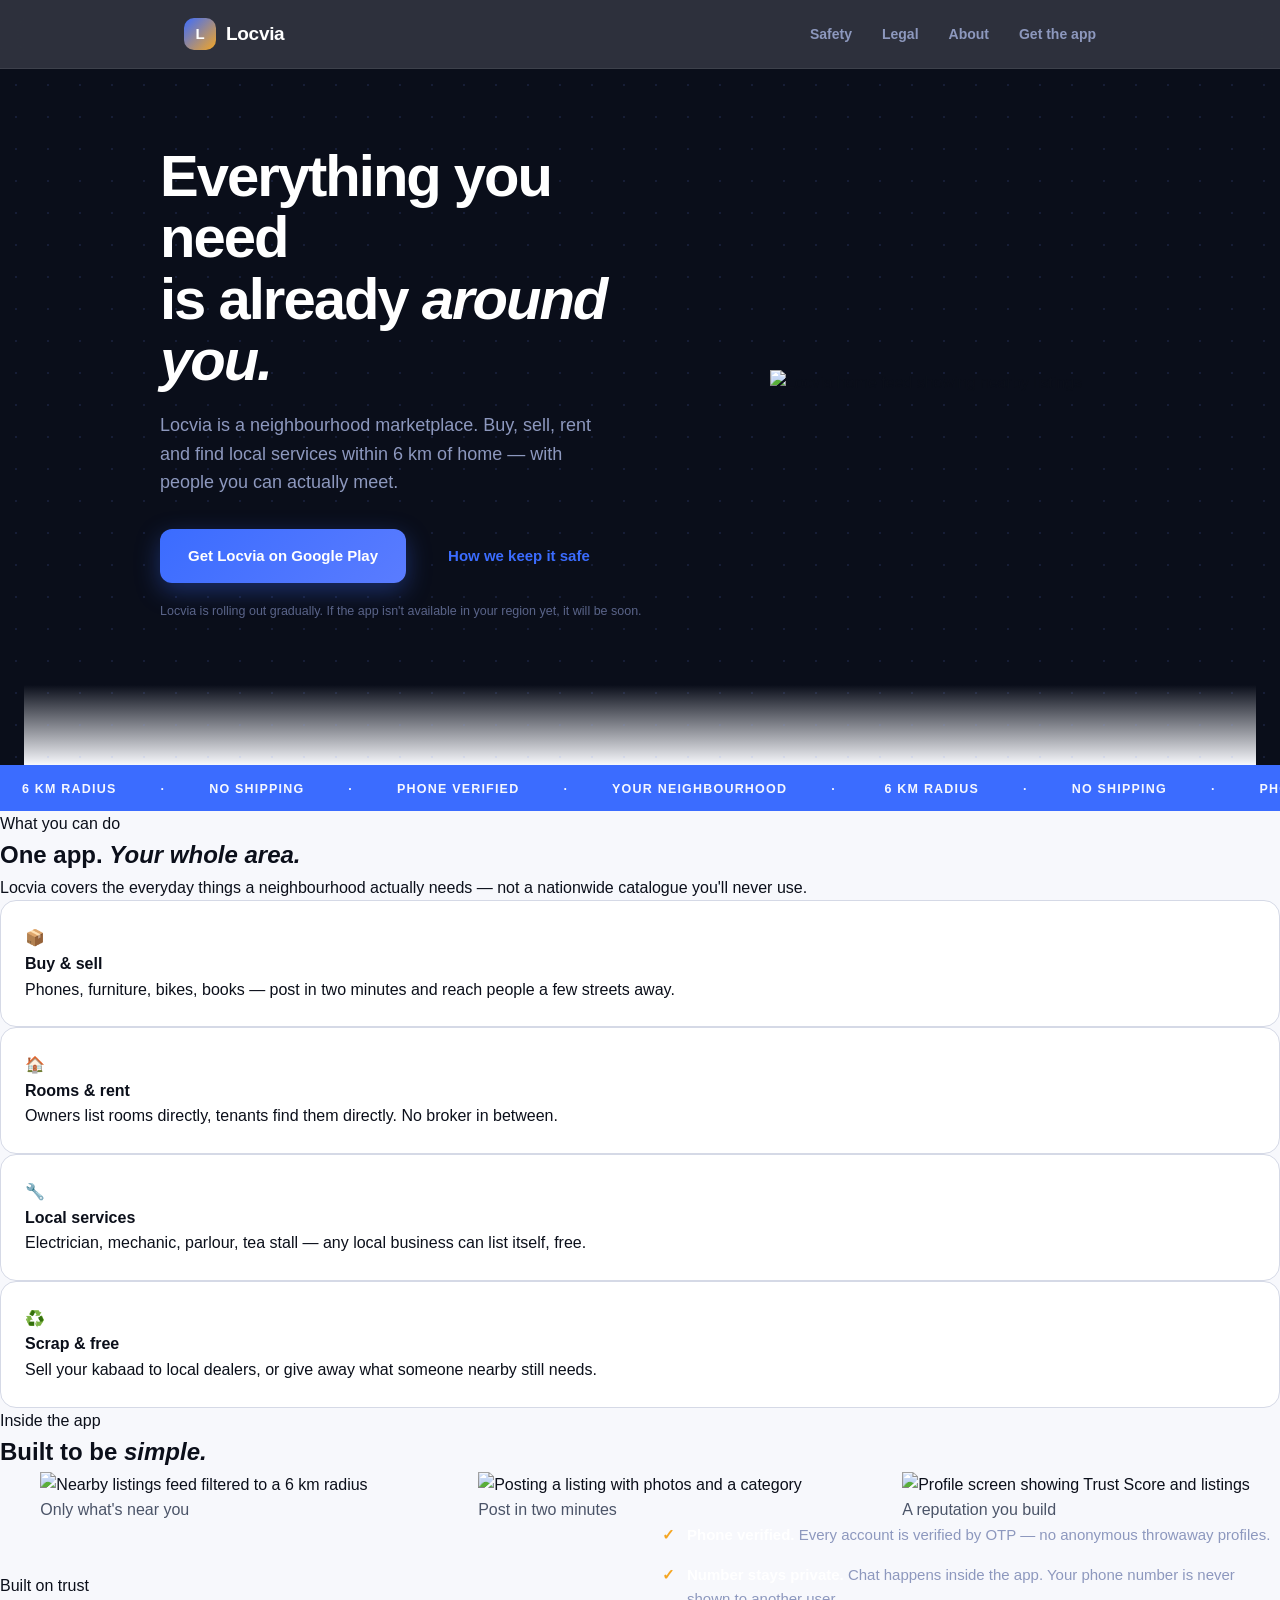
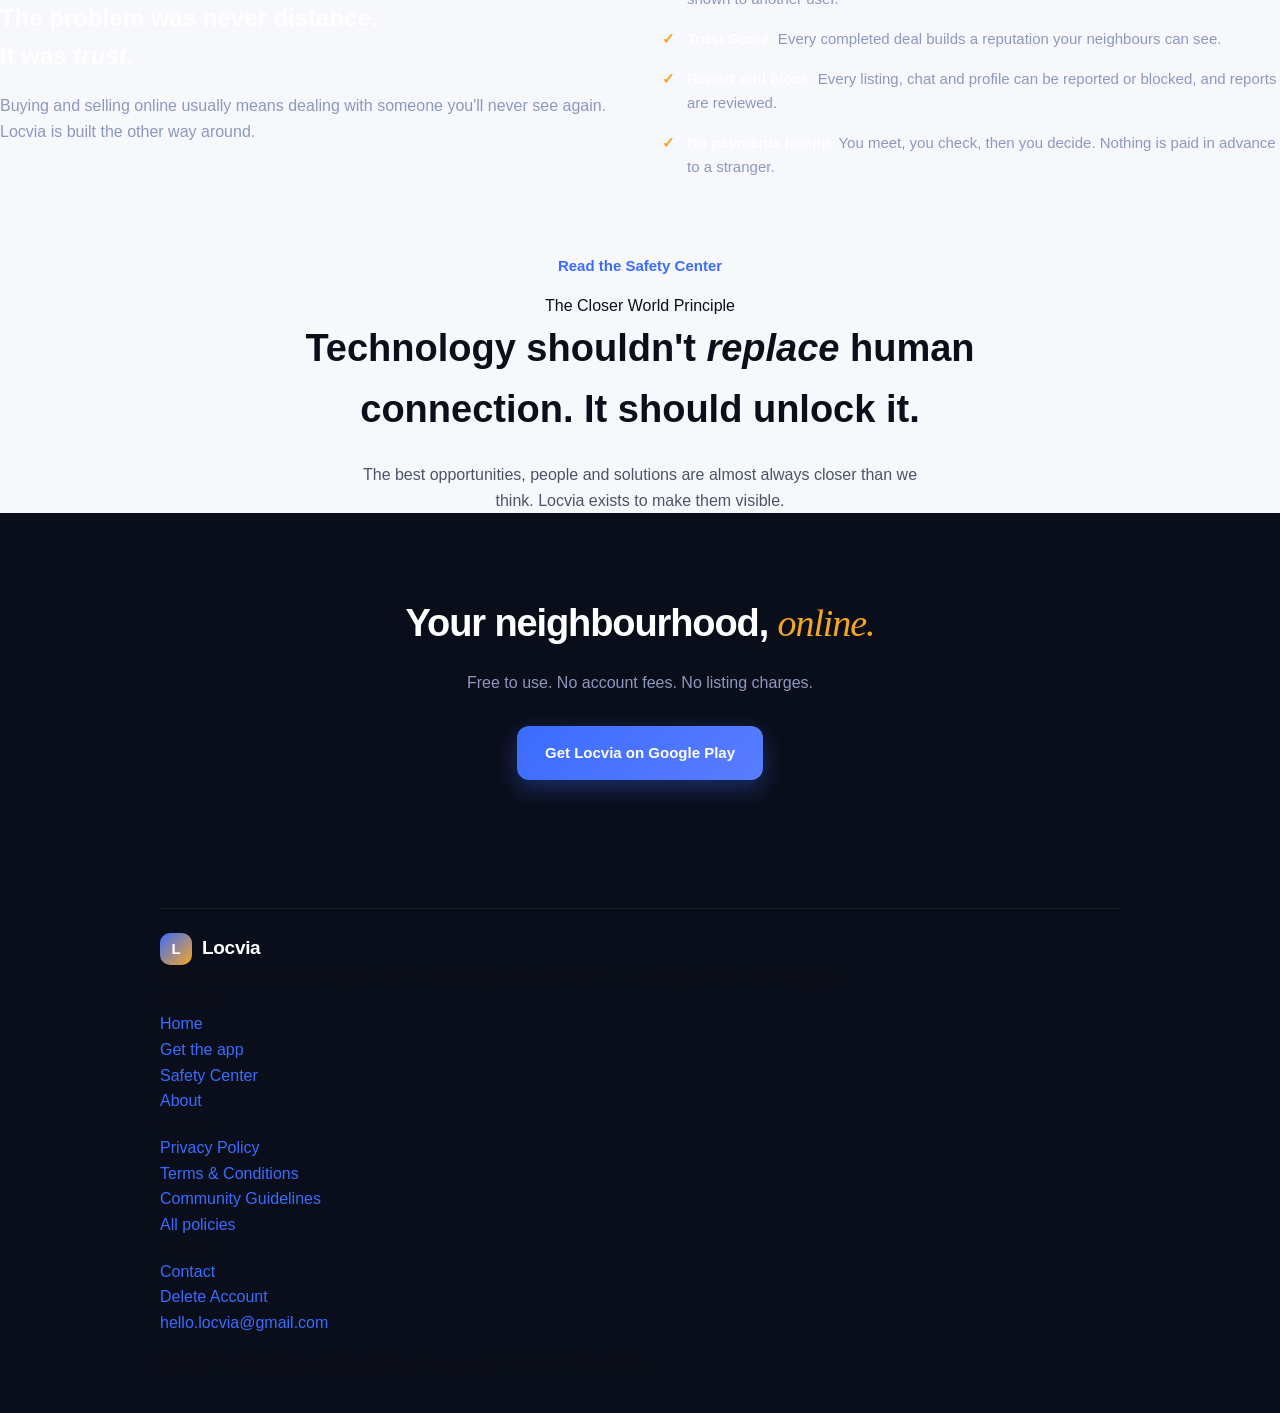
==== index.html @ 3f81b04c "Refactor index.html for SEO and layout improvements Updated meta tags for improved SEO and modified " ====
<!DOCTYPE html>
<html lang="en-IN">
<head>
<meta charset="UTF-8">
<meta name="viewport" content="width=device-width, initial-scale=1.0">
<meta name="description" content="Locvia is a neighbourhood marketplace for India. Buy, sell, rent and find local services within 6 km of home — with people you can actually meet.">
<meta http-equiv="Content-Security-Policy" content="default-src 'self'; style-src 'self' 'unsafe-inline' https://fonts.googleapis.com; font-src https://fonts.gstatic.com; img-src 'self' data:; base-uri 'self'; form-action 'none'">
<meta property="og:title" content="Locvia — Buy. Sell. Near You.">
<meta property="og:description" content="Locvia is a neighbourhood marketplace for India. Buy, sell, rent and find local services within 6 km of home — with people you can actually meet.">
<meta property="og:type" content="website">
<title>Locvia — Buy. Sell. Near You.</title>
<link rel="preconnect" href="https://fonts.googleapis.com">
<link rel="preconnect" href="https://fonts.gstatic.com" crossorigin>
<link href="https://fonts.googleapis.com/css2?family=Plus+Jakarta+Sans:wght@400;500;600;700;800&family=Fraunces:ital,opsz,wght@1,9..144,500&display=swap" rel="stylesheet">
<link rel="stylesheet" href="style.css">
<link rel="icon" href="favicon.png" type="image/png">
<link rel="apple-touch-icon" href="favicon.png">
<style>
  .hero { background: var(--navy-950); overflow: hidden; padding: 76px 24px 0; position: relative; }
  .hero-grid {
    position:absolute; inset:0;
    background-image: radial-gradient(circle, rgba(107,140,255,.12) 1.1px, transparent 1.1px);
    background-size: 32px 32px;
  }
  .hero-inner {
    max-width: var(--max-width); margin: 0 auto; position: relative; z-index: 2;
    display: grid; grid-template-columns: 1.15fr .85fr; gap: 48px; align-items: center;
  }
  .hero h1 {
    font-size: clamp(34px, 5vw, 58px); font-weight: 800; letter-spacing: -2px;
    line-height: 1.06; color: var(--white); margin-bottom: 20px;
  }
  .hero p.lead { color: var(--mist-400); font-size: clamp(15px,1.6vw,18px); max-width: 460px; margin-bottom: 32px; }
  .hero-actions { display: flex; gap: 14px; flex-wrap: wrap; align-items: center; }
  .hero-note { color: #5A6489; font-size: 12.5px; margin-top: 18px; }
  .hero-phone { display: flex; justify-content: center; }
  .hero-fade { height: 80px; background: linear-gradient(var(--navy-950), var(--cloud-50)); margin-top: 64px; }

  .shots { display: grid; grid-template-columns: repeat(3,1fr); gap: 28px; justify-items: center; }
  .trust-split { display: grid; grid-template-columns: 1fr 1fr; gap: 44px; align-items: center; }
  .trust-list { list-style: none; }
  .trust-list li {
    display: flex; gap: 12px; margin-bottom: 16px;
    color: var(--mist-400); font-size: 15px; line-height: 1.6;
  }
  .trust-list .chk { color: var(--marigold-500); flex-shrink: 0; font-weight: 800; }
  .trust-list strong { color: var(--white); font-weight: 600; }

  .philosophy { text-align: center; }
  .philosophy h2 { font-size: clamp(24px,3.2vw,38px); max-width: 720px; margin: 0 auto; }
  .philosophy p { color: var(--ink-600); font-size: 16px; max-width: 560px; margin: 22px auto 0; }

  .cta-band { background: var(--navy-950); text-align: center; padding: 80px 24px; }
  .cta-band h2 { color: var(--white); font-size: clamp(26px,3.4vw,38px); font-weight: 800; letter-spacing: -1.1px; }
  .cta-band p { color: var(--mist-400); font-size: 16px; margin: 16px auto 30px; max-width: 460px; }

  @media (max-width: 860px) {
    .hero-inner { grid-template-columns: 1fr; }
    .hero-phone { order: -1; margin-bottom: 8px; }
    .shots { grid-template-columns: 1fr; gap: 40px; }
    .trust-split { grid-template-columns: 1fr; gap: 30px; }
  }
</style>
</head>
<body>
<nav class="navbar">
  <div class="nav-inner">
    <a href="index.html" class="nav-logo"><span class="nav-logo-mark" aria-hidden="true">L</span> Locvia</a>
    <ul class="nav-links">
      <li><a href="safety.html">Safety</a></li>
      <li class="hide-sm"><a href="legal.html">Legal</a></li>
      <li class="hide-sm"><a href="about.html">About</a></li>
      <li><a href="https://play.google.com/store/apps/details?id=com.locvia.app" class="nav-cta" rel="noopener">Get the app</a></li>
    </ul>
  </div>
</nav>
<section class="hero">
  <div class="hero-grid" aria-hidden="true"></div>
  <div class="hero-inner">
    <div>
      <h1>Everything you need<br>is already <em>around you.</em></h1>
      <p class="lead">Locvia is a neighbourhood marketplace. Buy, sell, rent and find local services within 6&nbsp;km of home — with people you can actually meet.</p>
      <div class="hero-actions">
        <a href="https://play.google.com/store/apps/details?id=com.locvia.app" class="btn btn-primary" rel="noopener">Get Locvia on Google Play</a>
        <a href="safety.html" class="btn btn-ghost">How we keep it safe</a>
      </div>
      <!-- REMOVE ON PUBLIC LAUNCH -->
      <p class="hero-note">Locvia is rolling out gradually. If the app isn't available in your region yet, it will be soon.</p>
    </div>
    <div class="hero-phone">
      <div class="phone"><img src="screenshots/home.jpg" alt="Locvia home feed showing nearby listings" width="540" height="1202" loading="eager"></div>
    </div>
  </div>
  <div class="hero-fade"></div>
</section>

<div class="ticker-strip">
  <div class="ticker-track" aria-hidden="true">
    <span>6 KM RADIUS</span><span>·</span><span>NO SHIPPING</span><span>·</span><span>PHONE VERIFIED</span><span>·</span><span>YOUR NEIGHBOURHOOD</span><span>·</span>
    <span>6 KM RADIUS</span><span>·</span><span>NO SHIPPING</span><span>·</span><span>PHONE VERIFIED</span><span>·</span><span>YOUR NEIGHBOURHOOD</span><span>·</span>
  </div>
</div>

<section class="section">
  <div class="section-head">
    <span class="eyebrow">What you can do</span>
    <h2>One app. <em>Your whole area.</em></h2>
    <p>Locvia covers the everyday things a neighbourhood actually needs — not a nationwide catalogue you'll never use.</p>
  </div>
  <div class="grid-4">
    <div class="card">
      <div class="feature-icon" aria-hidden="true">📦</div>
      <h4>Buy &amp; sell</h4>
      <p>Phones, furniture, bikes, books — post in two minutes and reach people a few streets away.</p>
    </div>
    <div class="card">
      <div class="feature-icon" aria-hidden="true">🏠</div>
      <h4>Rooms &amp; rent</h4>
      <p>Owners list rooms directly, tenants find them directly. No broker in between.</p>
    </div>
    <div class="card">
      <div class="feature-icon" aria-hidden="true">🔧</div>
      <h4>Local services</h4>
      <p>Electrician, mechanic, parlour, tea stall — any local business can list itself, free.</p>
    </div>
    <div class="card">
      <div class="feature-icon" aria-hidden="true">♻️</div>
      <h4>Scrap &amp; free</h4>
      <p>Sell your kabaad to local dealers, or give away what someone nearby still needs.</p>
    </div>
  </div>
</section>

<section class="section" style="padding-top:0;">
  <div class="section-head">
    <span class="eyebrow">Inside the app</span>
    <h2>Built to be <em>simple.</em></h2>
  </div>
  <div class="shots">
    <div>
      <div class="phone"><img src="screenshots/home.jpg" alt="Nearby listings feed filtered to a 6 km radius" width="540" height="1202" loading="lazy"></div>
      <p class="phone-cap" style="color:var(--ink-600);">Only what's near you</p>
    </div>
    <div>
      <div class="phone"><img src="screenshots/sell.jpg" alt="Posting a listing with photos and a category" width="540" height="1202" loading="lazy"></div>
      <p class="phone-cap" style="color:var(--ink-600);">Post in two minutes</p>
    </div>
    <div>
      <div class="phone"><img src="screenshots/profile.jpg" alt="Profile screen showing Trust Score and listings" width="540" height="1202" loading="lazy"></div>
      <p class="phone-cap" style="color:var(--ink-600);">A reputation you build</p>
    </div>
  </div>
</section>

<section class="section-dark">
  <div class="section">
    <div class="trust-split">
      <div>
        <span class="eyebrow eyebrow-light">Built on trust</span>
        <h2 style="color:var(--white);">The problem was never distance.<br>It was <em>trust.</em></h2>
        <p style="color:var(--mist-400); font-size:16px; margin-top:18px;">Buying and selling online usually means dealing with someone you'll never see again. Locvia is built the other way around.</p>
      </div>
      <ul class="trust-list">
        <li><span class="chk" aria-hidden="true">✓</span><span><strong>Phone verified.</strong> Every account is verified by OTP — no anonymous throwaway profiles.</span></li>
        <li><span class="chk" aria-hidden="true">✓</span><span><strong>Number stays private.</strong> Chat happens inside the app. Your phone number is never shown to another user.</span></li>
        <li><span class="chk" aria-hidden="true">✓</span><span><strong>Trust Score.</strong> Every completed deal builds a reputation your neighbours can see.</span></li>
        <li><span class="chk" aria-hidden="true">✓</span><span><strong>Report and block.</strong> Every listing, chat and profile can be reported or blocked, and reports are reviewed.</span></li>
        <li><span class="chk" aria-hidden="true">✓</span><span><strong>No payments in-app.</strong> You meet, you check, then you decide. Nothing is paid in advance to a stranger.</span></li>
      </ul>
    </div>
    <div style="text-align:center; margin-top:44px;">
      <a href="safety.html" class="btn btn-ghost">Read the Safety Center</a>
    </div>
  </div>
</section>

<section class="section philosophy">
  <span class="eyebrow">The Closer World Principle</span>
  <h2>Technology shouldn't <em>replace</em> human connection. It should unlock it.</h2>
  <p>The best opportunities, people and solutions are almost always closer than we think. Locvia exists to make them visible.</p>
</section>

<section class="cta-band">
  <h2>Your neighbourhood, <em style="font-family:var(--font-accent);font-style:italic;font-weight:500;color:var(--marigold-500);">online.</em></h2>
  <p>Free to use. No account fees. No listing charges.</p>
  <a href="https://play.google.com/store/apps/details?id=com.locvia.app" class="btn btn-primary" rel="noopener">Get Locvia on Google Play</a>
</section>
<footer class="site-footer">
  <div class="footer-inner">
    <div class="footer-cols">
      <div class="footer-brand">
        <a href="index.html" class="nav-logo"><span class="nav-logo-mark" aria-hidden="true">L</span> Locvia</a>
        <p>A neighbourhood marketplace built on proximity and trust. Made in India by Locvia Technologies.</p>
      </div>
      <div class="footer-col">
        <h5>Product</h5>
        <ul>
          <li><a href="index.html">Home</a></li>
          <li><a href="https://play.google.com/store/apps/details?id=com.locvia.app" rel="noopener">Get the app</a></li>
          <li><a href="safety.html">Safety Center</a></li>
          <li><a href="about.html">About</a></li>
        </ul>
      </div>
      <div class="footer-col">
        <h5>Policies</h5>
        <ul>
          <li><a href="privacy.html">Privacy Policy</a></li>
          <li><a href="terms.html">Terms &amp; Conditions</a></li>
          <li><a href="guidelines.html">Community Guidelines</a></li>
          <li><a href="legal.html">All policies</a></li>
        </ul>
      </div>
      <div class="footer-col">
        <h5>Support</h5>
        <ul>
          <li><a href="contact.html">Contact</a></li>
          <li><a href="delete-account.html">Delete Account</a></li>
          <li><a href="mailto:hello.locvia@gmail.com">hello.locvia@gmail.com</a></li>
        </ul>
      </div>
    </div>
    <div class="footer-bottom">
      <span>&copy; 2026 Locvia Technologies. All rights reserved.</span>
      <span>Buy. Sell. Near You.</span>
    </div>
  </div>
</footer>
</body>
</html>
---- style.css ----
/* ============================================
   LOCVIA — Design System v2
   Signature: Proximity Radar / Neighbourhood Grid
   ============================================ */

@import url('https://fonts.googleapis.com/css2?family=Plus+Jakarta+Sans:wght@400;500;600;700;800&family=Fraunces:ital,opsz,wght@1,9..144,500&display=swap');

:root {
  --navy-950: #0A0E1A;
  --navy-900: #10162A;
  --navy-800: #171F38;
  --indigo-500: #3B6CFF;
  --indigo-400: #6B8CFF;
  --marigold-500: #F5A623;
  --marigold-100: #FFF3DC;
  --cloud-50: #F7F8FC;
  --cloud-100: #EEF1F8;
  --ink-900: #0B0F1A;
  --ink-600: #4B5468;
  --ink-300: #D5D9E6;
  --mist-100: #E7ECFC;
  --mist-400: #8D98BE;
  --white: #FFFFFF;
  --radius: 16px;
  --max-width: 960px;
  --font-display: 'Plus Jakarta Sans', -apple-system, sans-serif;
  --font-accent: 'Fraunces', Georgia, serif;
}

* { margin: 0; padding: 0; box-sizing: border-box; }
html { scroll-behavior: smooth; }

body {
  font-family: var(--font-display);
  background: var(--cloud-50);
  color: var(--ink-900);
  line-height: 1.6;
  -webkit-font-smoothing: antialiased;
}

a { color: var(--indigo-500); text-decoration: none; }
a:hover { text-decoration: underline; }
img { max-width: 100%; }

/* ── Navbar (always dark — brand anchor) ── */
.navbar {
  position: sticky;
  top: 0;
  z-index: 100;
  background: rgba(10, 14, 26, 0.85);
  backdrop-filter: blur(14px);
  -webkit-backdrop-filter: blur(14px);
  border-bottom: 1px solid rgba(255,255,255,0.08);
}

.nav-inner {
  max-width: var(--max-width);
  margin: 0 auto;
  padding: 18px 24px;
  display: flex;
  align-items: center;
  justify-content: space-between;
}

.nav-logo {
  display: flex;
  align-items: center;
  gap: 10px;
  font-weight: 800;
  font-size: 19px;
  color: var(--white);
  letter-spacing: -0.3px;
}
.nav-logo:hover { text-decoration: none; }

.nav-logo-mark {
  width: 32px;
  height: 32px;
  border-radius: 10px;
  background: linear-gradient(135deg, var(--indigo-500), var(--marigold-500));
  display: flex;
  align-items: center;
  justify-content: center;
  color: white;
  font-weight: 800;
  font-size: 15px;
}

.nav-links { display: flex; gap: 30px; list-style: none; }
.nav-links a {
  color: var(--mist-400);
  font-size: 14px;
  font-weight: 600;
}
.nav-links a:hover { color: var(--white); text-decoration: none; }

/* ── Footer (matches nav) ── */
.site-footer {
  background: var(--navy-950);
  padding: 48px 24px 36px;
}
.footer-inner {
  max-width: var(--max-width);
  margin: 0 auto;
  display: flex;
  flex-wrap: wrap;
  align-items: center;
  justify-content: space-between;
  gap: 16px;
  padding-top: 24px;
  border-top: 1px solid rgba(255,255,255,0.08);
}
.footer-links { display: flex; gap: 24px; list-style: none; flex-wrap: wrap; }
.footer-links a { color: var(--mist-400); font-size: 13px; font-weight: 500; }
.footer-links a:hover { color: var(--white); }
.footer-copy { color: #5A6489; font-size: 13px; }

/* ── Ticker strip ── */
.ticker-strip {
  background: var(--indigo-500);
  overflow: hidden;
  white-space: nowrap;
  padding: 10px 0;
}
.ticker-track {
  display: inline-block;
  animation: ticker 22s linear infinite;
  color: var(--white);
  font-weight: 700;
  font-size: 12.5px;
  letter-spacing: 1.2px;
  text-transform: uppercase;
}
.ticker-track span { margin: 0 22px; opacity: 0.95; }
@keyframes ticker {
  0% { transform: translateX(0); }
  100% { transform: translateX(-50%); }
}
@media (prefers-reduced-motion: reduce) {
  .ticker-track { animation: none; }
}

/* ── Legal page content (light, structured, numbered) ── */
.legal-wrap {
  max-width: var(--max-width);
  margin: 0 auto;
  padding: 64px 24px 48px;
}
.legal-eyebrow {
  display: inline-block;
  font-size: 12px;
  font-weight: 700;
  letter-spacing: 1.2px;
  text-transform: uppercase;
  color: var(--indigo-500);
  margin-bottom: 14px;
}
.legal-wrap h1 {
  font-size: 38px;
  font-weight: 800;
  letter-spacing: -1px;
  margin-bottom: 10px;
}
.legal-wrap h1 em {
  font-family: var(--font-accent);
  font-style: italic;
  font-weight: 500;
  color: var(--indigo-500);
}
.legal-updated { color: var(--mist-400); font-size: 13px; margin-bottom: 44px; }

.legal-section {
  display: flex;
  gap: 20px;
  margin-top: 40px;
  padding-top: 4px;
}
.legal-num {
  flex-shrink: 0;
  width: 40px;
  height: 40px;
  border-radius: 12px;
  background: var(--cloud-100);
  color: var(--indigo-500);
  display: flex;
  align-items: center;
  justify-content: center;
  font-weight: 800;
  font-size: 14px;
  border: 1px solid var(--ink-300);
}
.legal-body { flex: 1; }
.legal-body h2 { font-size: 18px; font-weight: 700; margin-bottom: 10px; }
.legal-body p, .legal-body li { color: var(--ink-600); font-size: 15px; margin-bottom: 10px; }
.legal-body ul { padding-left: 20px; margin-bottom: 12px; }
.legal-body strong { color: var(--ink-900); }

.callout {
  background: var(--marigold-100);
  border: 1px solid #F0D9A8;
  border-left: 3px solid var(--marigold-500);
  border-radius: 10px;
  padding: 16px 18px;
  margin: 16px 0;
}
.callout p { color: #8A5A0A; margin: 0; font-size: 14px; font-weight: 500; }

/* ── Buttons ── */
.btn {
  display: inline-flex;
  align-items: center;
  justify-content: center;
  gap: 8px;
  padding: 15px 28px;
  border-radius: 12px;
  font-weight: 700;
  font-size: 15px;
  border: none;
  cursor: pointer;
  font-family: var(--font-display);
  transition: transform 0.15s ease, box-shadow 0.15s ease;
}
.btn:hover { text-decoration: none; }
.btn-primary {
  background: linear-gradient(135deg, var(--indigo-500), #5A7CFF);
  color: white;
  box-shadow: 0 8px 24px rgba(59, 108, 255, 0.35);
}
.btn-primary:hover { transform: translateY(-2px); box-shadow: 0 12px 28px rgba(59, 108, 255, 0.45); }
.btn-primary:disabled { opacity: 0.6; cursor: not-allowed; transform: none; }

/* ── Cards ── */
.card {
  background: var(--white);
  border: 1px solid var(--ink-300);
  border-radius: var(--radius);
  padding: 24px;
}

@media (max-width: 640px) {
  .nav-links { gap: 16px; }
  .nav-links a { font-size: 13px; }
  .legal-wrap h1 { font-size: 28px; }
  .legal-section { gap: 14px; }
  .footer-inner { flex-direction: column; align-items: flex-start; }
}
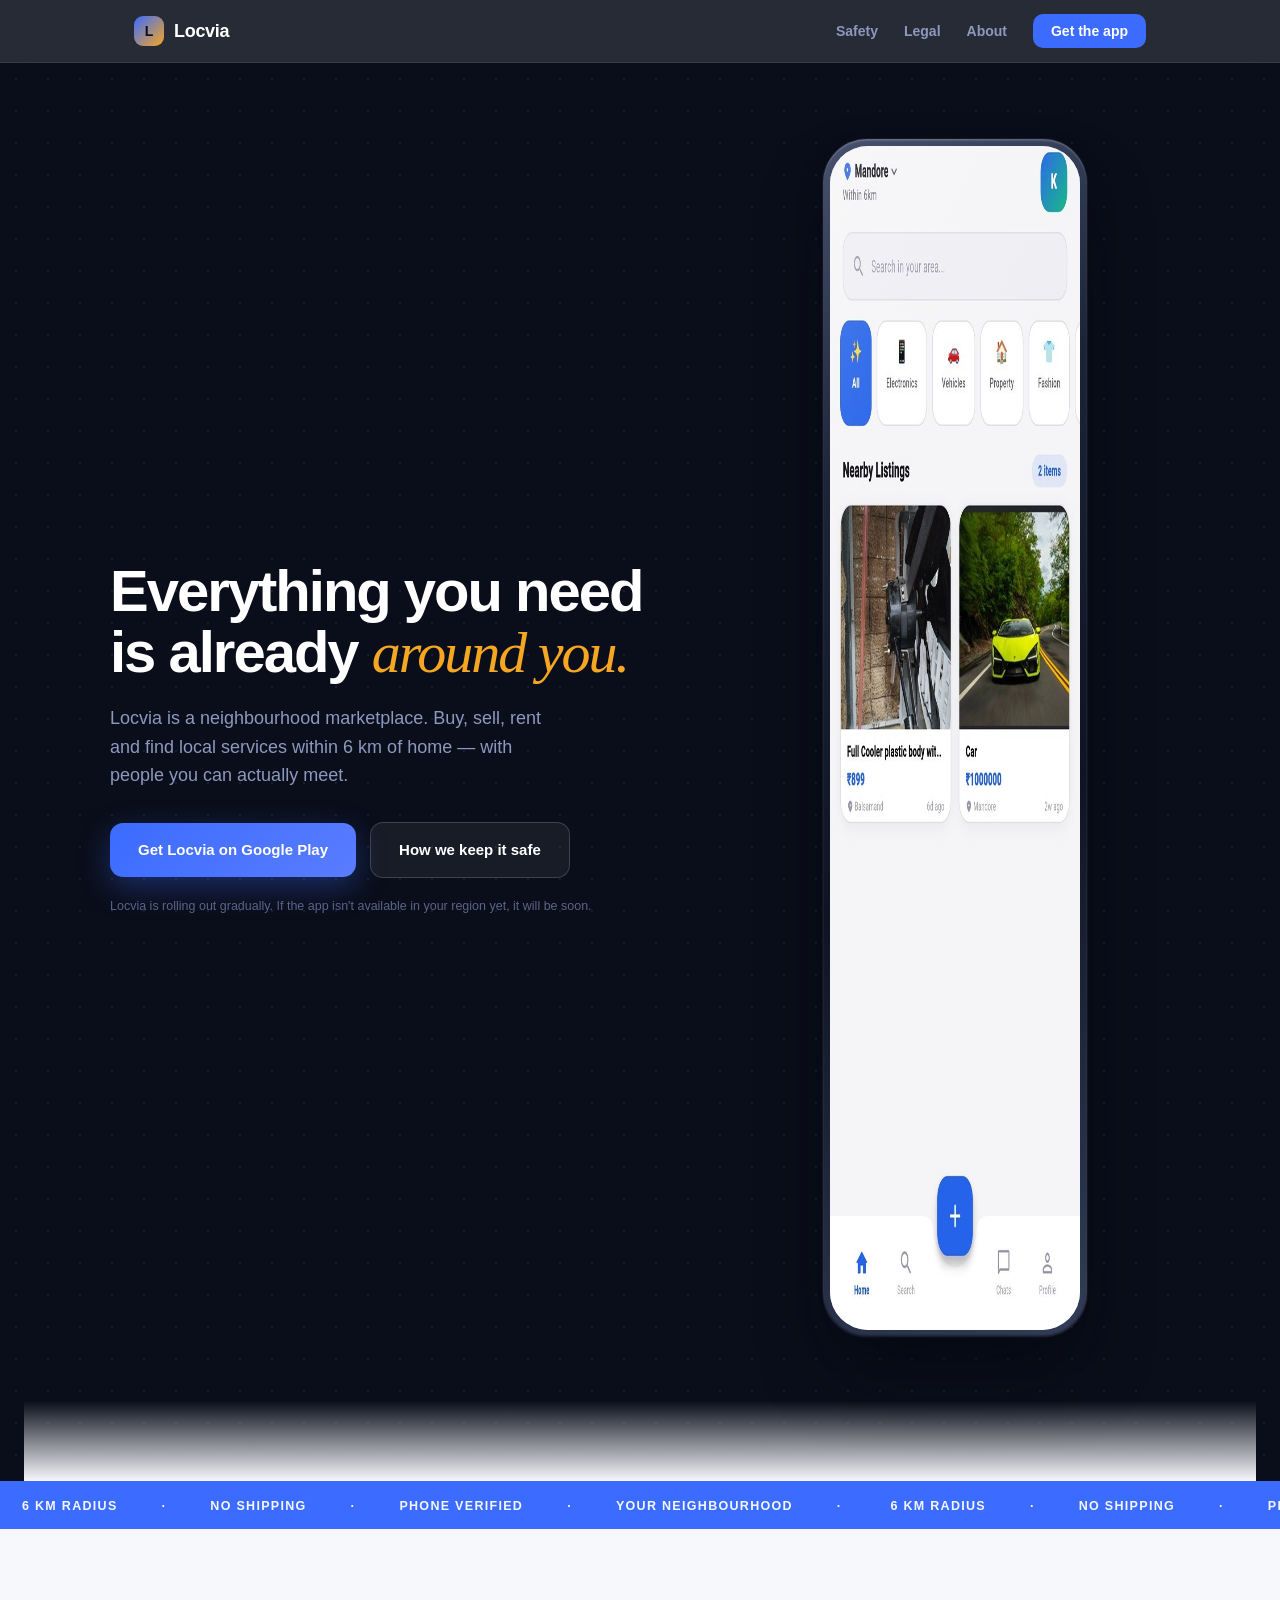
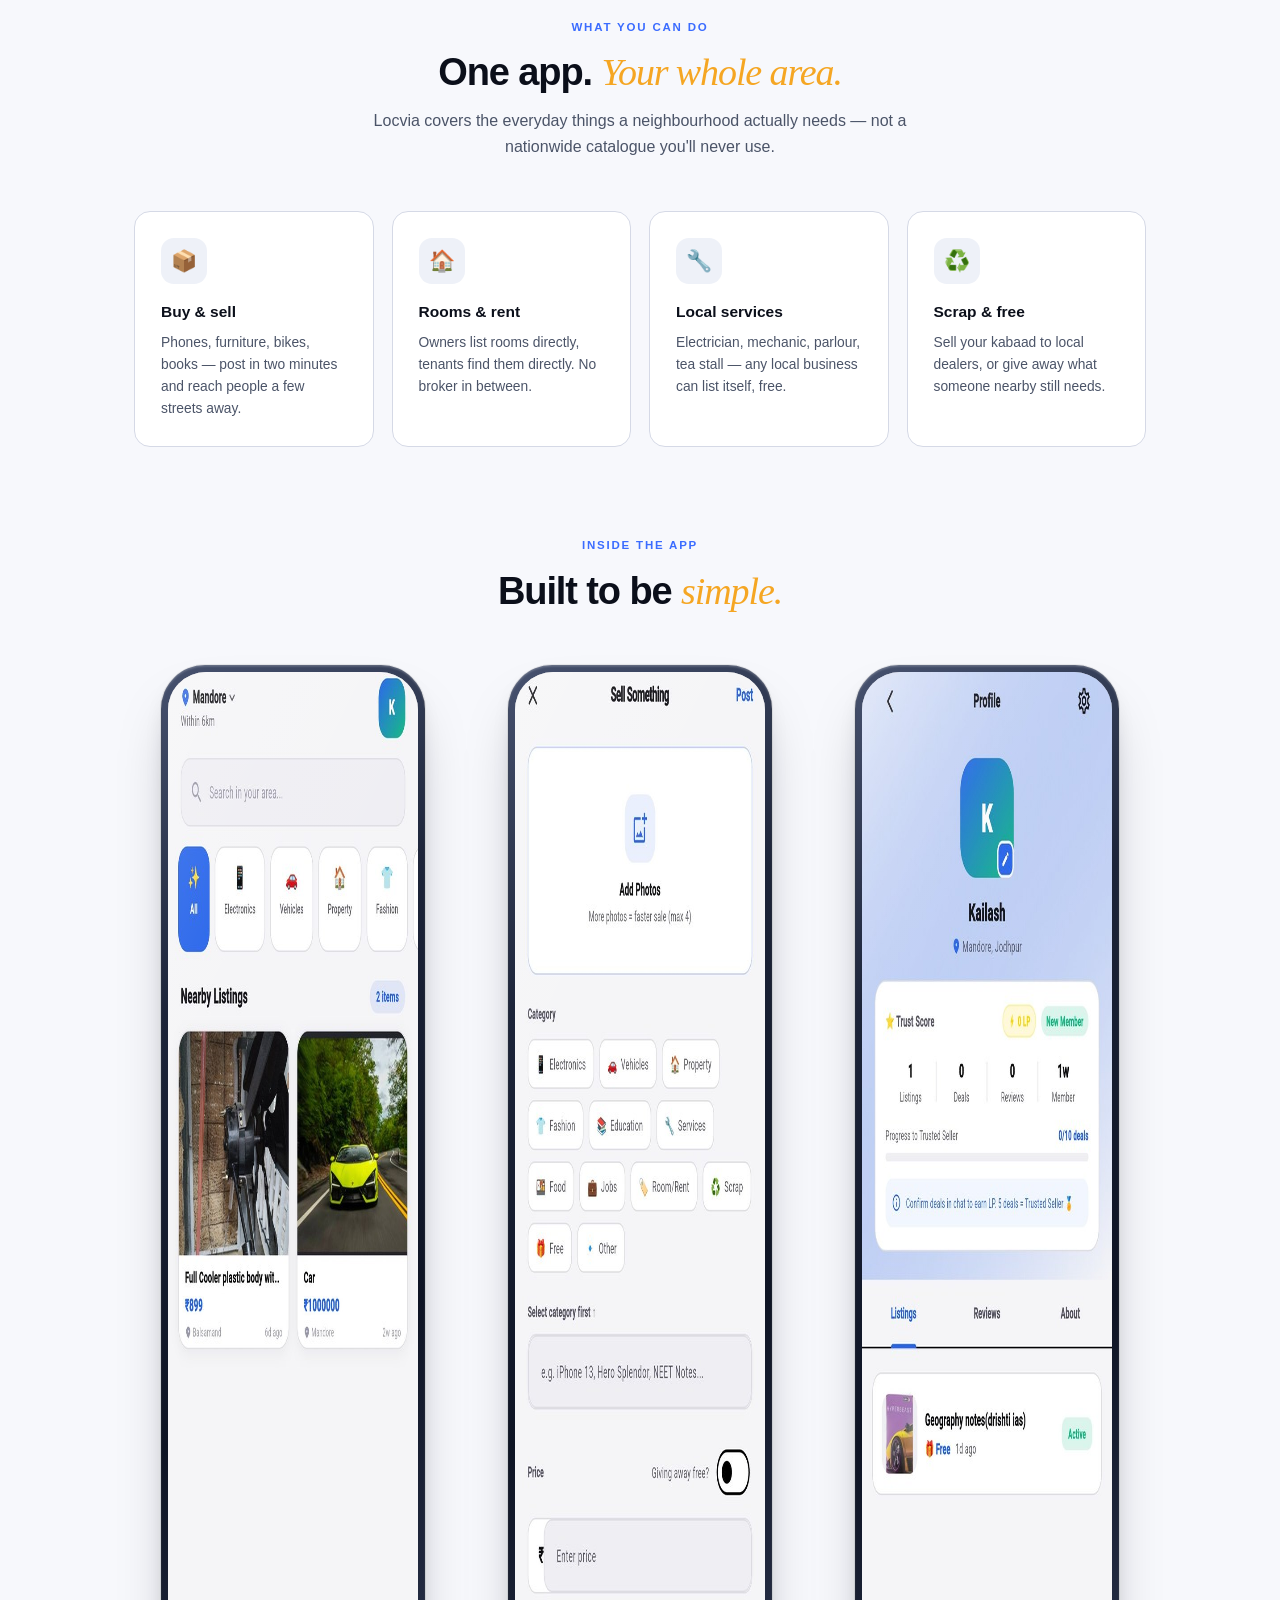
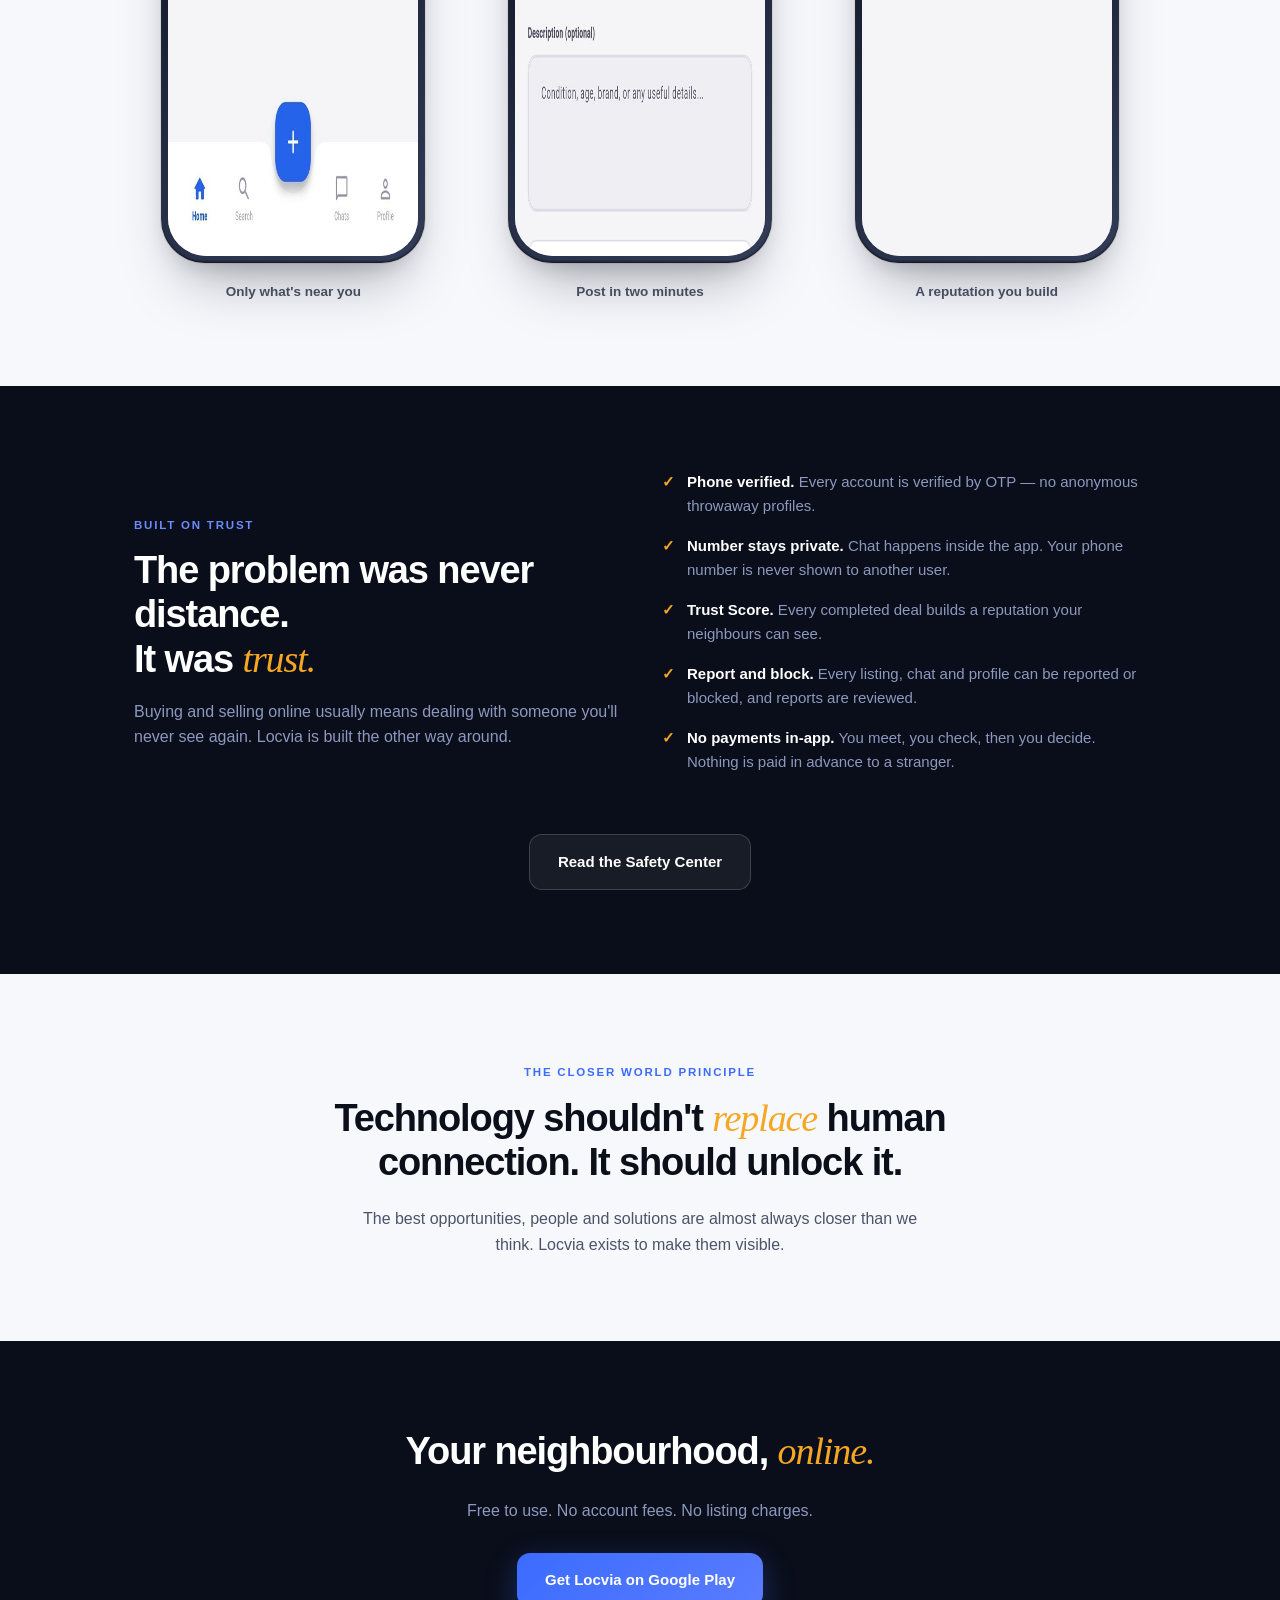
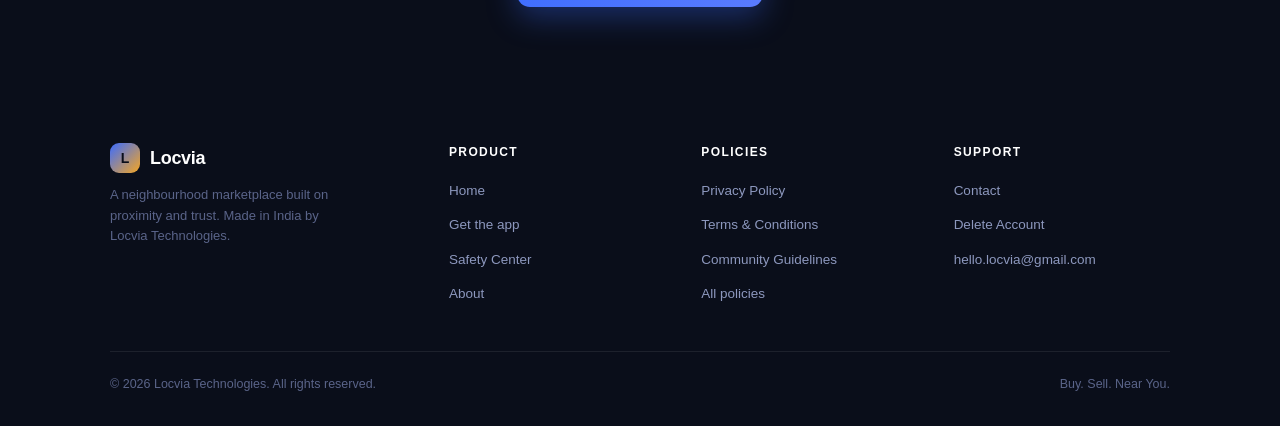
==== commit 63fab78f: "Update phone image structure and dimensions in index.html" ====
--- a/index.html
+++ b/index.html
@@ -88,7 +88,7 @@
       <p class="hero-note">Locvia is rolling out gradually. If the app isn't available in your region yet, it will be soon.</p>
     </div>
     <div class="hero-phone">
-      <div class="phone"><img src="screenshots/home.jpg" alt="Locvia home feed showing nearby listings" width="540" height="1202" loading="eager"></div>
+      <div class="phone"><div class="phone-screen"><img src="screenshots/home.jpg" alt="Locvia home feed showing nearby listings" width="560" height="1184" loading="eager"></div></div>
     </div>
   </div>
   <div class="hero-fade"></div>
@@ -138,15 +138,15 @@
   </div>
   <div class="shots">
     <div>
-      <div class="phone"><img src="screenshots/home.jpg" alt="Nearby listings feed filtered to a 6 km radius" width="540" height="1202" loading="lazy"></div>
+      <div class="phone phone-light"><div class="phone-screen"><img src="screenshots/home.jpg" alt="Nearby listings feed filtered to a 6 km radius" width="560" height="1184" loading="lazy"></div></div>
       <p class="phone-cap" style="color:var(--ink-600);">Only what's near you</p>
     </div>
     <div>
-      <div class="phone"><img src="screenshots/sell.jpg" alt="Posting a listing with photos and a category" width="540" height="1202" loading="lazy"></div>
+      <div class="phone phone-light"><div class="phone-screen"><img src="screenshots/sell.jpg" alt="Posting a listing with photos and a category" width="560" height="1184" loading="lazy"></div></div>
       <p class="phone-cap" style="color:var(--ink-600);">Post in two minutes</p>
     </div>
     <div>
-      <div class="phone"><img src="screenshots/profile.jpg" alt="Profile screen showing Trust Score and listings" width="540" height="1202" loading="lazy"></div>
+      <div class="phone phone-light"><div class="phone-screen"><img src="screenshots/profile.jpg" alt="Profile screen showing Trust Score and listings" width="560" height="1184" loading="lazy"></div></div>
       <p class="phone-cap" style="color:var(--ink-600);">A reputation you build</p>
     </div>
   </div>
--- a/style.css
+++ b/style.css
@@ -1,9 +1,6 @@
 /* ============================================
-   LOCVIA — Design System v2
-   Signature: Proximity Radar / Neighbourhood Grid
+   LOCVIA — Design System v3 (Production)
    ============================================ */
-
-@import url('https://fonts.googleapis.com/css2?family=Plus+Jakarta+Sans:wght@400;500;600;700;800&family=Fraunces:ital,opsz,wght@1,9..144,500&display=swap');
 
 :root {
   --navy-950: #0A0E1A;
@@ -18,12 +15,12 @@
   --ink-900: #0B0F1A;
   --ink-600: #4B5468;
   --ink-300: #D5D9E6;
-  --mist-100: #E7ECFC;
   --mist-400: #8D98BE;
   --white: #FFFFFF;
   --radius: 16px;
-  --max-width: 960px;
-  --font-display: 'Plus Jakarta Sans', -apple-system, sans-serif;
+  --max-width: 1060px;
+  --narrow: 780px;
+  --font-display: 'Plus Jakarta Sans', -apple-system, BlinkMacSystemFont, sans-serif;
   --font-accent: 'Fraunces', Georgia, serif;
 }
 
@@ -40,207 +37,243 @@
 
 a { color: var(--indigo-500); text-decoration: none; }
 a:hover { text-decoration: underline; }
-img { max-width: 100%; }
-
-/* ── Navbar (always dark — brand anchor) ── */
+img { max-width: 100%; display: block; }
+
+:focus-visible {
+  outline: 2px solid var(--indigo-400);
+  outline-offset: 3px;
+  border-radius: 4px;
+}
+
+/* ── Navbar ── */
 .navbar {
-  position: sticky;
-  top: 0;
-  z-index: 100;
-  background: rgba(10, 14, 26, 0.85);
+  position: sticky; top: 0; z-index: 100;
+  background: rgba(10, 14, 26, .88);
   backdrop-filter: blur(14px);
   -webkit-backdrop-filter: blur(14px);
-  border-bottom: 1px solid rgba(255,255,255,0.08);
-}
-
+  border-bottom: 1px solid rgba(255,255,255,.08);
+}
 .nav-inner {
-  max-width: var(--max-width);
-  margin: 0 auto;
-  padding: 18px 24px;
-  display: flex;
-  align-items: center;
-  justify-content: space-between;
-}
-
+  max-width: var(--max-width); margin: 0 auto; padding: 16px 24px;
+  display: flex; align-items: center; justify-content: space-between; gap: 20px;
+}
 .nav-logo {
-  display: flex;
-  align-items: center;
-  gap: 10px;
-  font-weight: 800;
-  font-size: 19px;
-  color: var(--white);
-  letter-spacing: -0.3px;
+  display: flex; align-items: center; gap: 10px;
+  font-weight: 800; font-size: 18px; color: var(--white); letter-spacing: -.3px;
 }
 .nav-logo:hover { text-decoration: none; }
-
 .nav-logo-mark {
-  width: 32px;
-  height: 32px;
-  border-radius: 10px;
+  width: 30px; height: 30px; border-radius: 9px;
   background: linear-gradient(135deg, var(--indigo-500), var(--marigold-500));
-  display: flex;
-  align-items: center;
-  justify-content: center;
-  color: white;
-  font-weight: 800;
-  font-size: 15px;
-}
-
-.nav-links { display: flex; gap: 30px; list-style: none; }
-.nav-links a {
-  color: var(--mist-400);
-  font-size: 14px;
-  font-weight: 600;
-}
+  display: flex; align-items: center; justify-content: center;
+  color: var(--navy-950); font-weight: 800; font-size: 14px;
+}
+.nav-links { display: flex; align-items: center; gap: 26px; list-style: none; }
+.nav-links a { color: var(--mist-400); font-size: 14px; font-weight: 600; }
 .nav-links a:hover { color: var(--white); text-decoration: none; }
-
-/* ── Footer (matches nav) ── */
-.site-footer {
-  background: var(--navy-950);
-  padding: 48px 24px 36px;
-}
-.footer-inner {
-  max-width: var(--max-width);
-  margin: 0 auto;
-  display: flex;
-  flex-wrap: wrap;
-  align-items: center;
-  justify-content: space-between;
-  gap: 16px;
-  padding-top: 24px;
-  border-top: 1px solid rgba(255,255,255,0.08);
-}
-.footer-links { display: flex; gap: 24px; list-style: none; flex-wrap: wrap; }
-.footer-links a { color: var(--mist-400); font-size: 13px; font-weight: 500; }
-.footer-links a:hover { color: var(--white); }
-.footer-copy { color: #5A6489; font-size: 13px; }
-
-/* ── Ticker strip ── */
-.ticker-strip {
-  background: var(--indigo-500);
-  overflow: hidden;
-  white-space: nowrap;
-  padding: 10px 0;
-}
-.ticker-track {
-  display: inline-block;
-  animation: ticker 22s linear infinite;
-  color: var(--white);
-  font-weight: 700;
-  font-size: 12.5px;
-  letter-spacing: 1.2px;
-  text-transform: uppercase;
-}
-.ticker-track span { margin: 0 22px; opacity: 0.95; }
-@keyframes ticker {
-  0% { transform: translateX(0); }
-  100% { transform: translateX(-50%); }
-}
-@media (prefers-reduced-motion: reduce) {
-  .ticker-track { animation: none; }
-}
-
-/* ── Legal page content (light, structured, numbered) ── */
-.legal-wrap {
-  max-width: var(--max-width);
-  margin: 0 auto;
-  padding: 64px 24px 48px;
-}
-.legal-eyebrow {
-  display: inline-block;
-  font-size: 12px;
-  font-weight: 700;
-  letter-spacing: 1.2px;
-  text-transform: uppercase;
-  color: var(--indigo-500);
-  margin-bottom: 14px;
-}
-.legal-wrap h1 {
-  font-size: 38px;
-  font-weight: 800;
-  letter-spacing: -1px;
-  margin-bottom: 10px;
-}
-.legal-wrap h1 em {
-  font-family: var(--font-accent);
-  font-style: italic;
-  font-weight: 500;
-  color: var(--indigo-500);
-}
-.legal-updated { color: var(--mist-400); font-size: 13px; margin-bottom: 44px; }
-
-.legal-section {
-  display: flex;
-  gap: 20px;
-  margin-top: 40px;
-  padding-top: 4px;
-}
-.legal-num {
-  flex-shrink: 0;
-  width: 40px;
-  height: 40px;
-  border-radius: 12px;
-  background: var(--cloud-100);
-  color: var(--indigo-500);
-  display: flex;
-  align-items: center;
-  justify-content: center;
-  font-weight: 800;
-  font-size: 14px;
-  border: 1px solid var(--ink-300);
-}
-.legal-body { flex: 1; }
-.legal-body h2 { font-size: 18px; font-weight: 700; margin-bottom: 10px; }
-.legal-body p, .legal-body li { color: var(--ink-600); font-size: 15px; margin-bottom: 10px; }
-.legal-body ul { padding-left: 20px; margin-bottom: 12px; }
-.legal-body strong { color: var(--ink-900); }
-
-.callout {
-  background: var(--marigold-100);
-  border: 1px solid #F0D9A8;
-  border-left: 3px solid var(--marigold-500);
-  border-radius: 10px;
-  padding: 16px 18px;
-  margin: 16px 0;
-}
-.callout p { color: #8A5A0A; margin: 0; font-size: 14px; font-weight: 500; }
+.nav-cta {
+  background: var(--indigo-500); color: var(--white) !important;
+  padding: 9px 18px; border-radius: 10px; font-size: 13.5px;
+}
+.nav-cta:hover { background: #2F5CE8; }
+
+/* ── Footer ── */
+.site-footer { background: var(--navy-950); padding: 56px 24px 32px; }
+.footer-inner { max-width: var(--max-width); margin: 0 auto; }
+.footer-cols {
+  display: grid; grid-template-columns: 1.4fr 1fr 1fr 1fr;
+  gap: 36px; padding-bottom: 36px;
+}
+.footer-brand .nav-logo { margin-bottom: 12px; }
+.footer-brand p { color: #5A6489; font-size: 13px; max-width: 240px; line-height: 1.55; }
+.footer-col h5 {
+  color: var(--white); font-size: 12px; font-weight: 700;
+  letter-spacing: 1.4px; text-transform: uppercase; margin-bottom: 14px;
+}
+.footer-col ul { list-style: none; }
+.footer-col li { margin-bottom: 9px; }
+.footer-col a { color: var(--mist-400); font-size: 13.5px; }
+.footer-col a:hover { color: var(--white); }
+.footer-bottom {
+  border-top: 1px solid rgba(255,255,255,.08); padding-top: 22px;
+  display: flex; justify-content: space-between; flex-wrap: wrap; gap: 10px;
+  color: #5A6489; font-size: 12.5px;
+}
 
 /* ── Buttons ── */
 .btn {
-  display: inline-flex;
-  align-items: center;
-  justify-content: center;
-  gap: 8px;
-  padding: 15px 28px;
-  border-radius: 12px;
-  font-weight: 700;
-  font-size: 15px;
-  border: none;
-  cursor: pointer;
-  font-family: var(--font-display);
-  transition: transform 0.15s ease, box-shadow 0.15s ease;
+  display: inline-flex; align-items: center; justify-content: center; gap: 9px;
+  padding: 15px 28px; border-radius: 13px; font-weight: 700; font-size: 15px;
+  border: none; cursor: pointer; font-family: var(--font-display);
+  transition: transform .15s ease, box-shadow .15s ease, background .15s ease;
 }
 .btn:hover { text-decoration: none; }
 .btn-primary {
   background: linear-gradient(135deg, var(--indigo-500), #5A7CFF);
-  color: white;
-  box-shadow: 0 8px 24px rgba(59, 108, 255, 0.35);
-}
-.btn-primary:hover { transform: translateY(-2px); box-shadow: 0 12px 28px rgba(59, 108, 255, 0.45); }
-.btn-primary:disabled { opacity: 0.6; cursor: not-allowed; transform: none; }
+  color: var(--white); box-shadow: 0 10px 30px rgba(59,108,255,.34);
+}
+.btn-primary:hover { transform: translateY(-2px); box-shadow: 0 14px 34px rgba(59,108,255,.44); }
+.btn-ghost {
+  background: rgba(255,255,255,.06); color: var(--white);
+  border: 1px solid rgba(255,255,255,.16);
+}
+.btn-ghost:hover { background: rgba(255,255,255,.11); }
+.btn-light {
+  background: var(--white); color: var(--ink-900); border: 1px solid var(--ink-300);
+}
+.btn-light:hover { border-color: var(--indigo-500); color: var(--indigo-500); }
+
+/* ── Phone mockup ── */
+.phone {
+  position: relative; width: 100%; max-width: 264px;
+  padding: 7px; border-radius: 44px;
+  background: linear-gradient(150deg, #47526F 0%, #1C2439 26%, #0E1424 58%, #333D59 100%);
+  box-shadow:
+    inset 0 1.5px 2px rgba(255,255,255,.22),
+    inset 0 -1.5px 2px rgba(0,0,0,.55),
+    0 44px 80px -24px rgba(6,9,18,.72),
+    0 16px 34px -14px rgba(6,9,18,.55),
+    0 0 0 1px rgba(255,255,255,.06);
+}
+.phone-screen {
+  position: relative; border-radius: 38px; overflow: hidden;
+  background: var(--cloud-50);
+  box-shadow: inset 0 0 0 1px rgba(0,0,0,.28);
+}
+.phone-screen img { width: 100%; }
+.phone-screen::after {
+  content: ""; position: absolute; inset: 0; pointer-events: none;
+  background: linear-gradient(116deg,
+    rgba(255,255,255,.20) 0%,
+    rgba(255,255,255,.06) 20%,
+    rgba(255,255,255,0) 44%);
+}
+.phone-light {
+  box-shadow:
+    inset 0 1.5px 2px rgba(255,255,255,.22),
+    inset 0 -1.5px 2px rgba(0,0,0,.55),
+    0 34px 60px -22px rgba(11,15,26,.34),
+    0 12px 26px -12px rgba(11,15,26,.22),
+    0 0 0 1px rgba(11,15,26,.07);
+}
+.phone-cap { text-align: center; margin-top: 18px; font-size: 13.5px; font-weight: 600; }
+
+/* ── Ticker ── */
+.ticker-strip { background: var(--indigo-500); overflow: hidden; white-space: nowrap; padding: 11px 0; }
+.ticker-track {
+  display: inline-block; animation: ticker 26s linear infinite;
+  color: var(--white); font-weight: 700; font-size: 12.5px; letter-spacing: 1.3px;
+}
+.ticker-track span { margin: 0 22px; opacity: .95; }
+@keyframes ticker { 0% { transform: translateX(0);} 100% { transform: translateX(-50%);} }
+@media (prefers-reduced-motion: reduce) { .ticker-track { animation: none; } }
+
+/* ── Section helpers ── */
+.section { max-width: var(--max-width); margin: 0 auto; padding: 84px 24px; }
+.section-dark { background: var(--navy-950); }
+.eyebrow {
+  display: inline-block; font-size: 11.5px; font-weight: 700;
+  letter-spacing: 1.8px; text-transform: uppercase;
+  color: var(--indigo-500); margin-bottom: 14px;
+}
+.eyebrow-light { color: var(--indigo-400); }
+.section h2 { font-size: clamp(26px, 3.4vw, 38px); font-weight: 800; letter-spacing: -1.1px; line-height: 1.16; }
+.section h2 em, h1 em { font-family: var(--font-accent); font-style: italic; font-weight: 500; color: var(--marigold-500); }
+.section-head { text-align: center; margin-bottom: 52px; }
+.section-head p { color: var(--ink-600); font-size: 16px; margin-top: 14px; max-width: 560px; margin-inline: auto; }
+.section-dark h2 { color: var(--white); }
+.section-dark .section-head p { color: var(--mist-400); }
 
 /* ── Cards ── */
 .card {
-  background: var(--white);
-  border: 1px solid var(--ink-300);
-  border-radius: var(--radius);
-  padding: 24px;
-}
-
+  background: var(--white); border: 1px solid var(--ink-300);
+  border-radius: var(--radius); padding: 26px;
+}
+.card-dark {
+  background: rgba(255,255,255,.04); border: 1px solid rgba(255,255,255,.09);
+  border-radius: var(--radius); padding: 26px;
+}
+.grid-3 { display: grid; grid-template-columns: repeat(3, 1fr); gap: 20px; }
+.grid-4 { display: grid; grid-template-columns: repeat(4, 1fr); gap: 18px; }
+.grid-2 { display: grid; grid-template-columns: repeat(2, 1fr); gap: 20px; }
+
+.feature-icon {
+  width: 46px; height: 46px; border-radius: 13px;
+  background: var(--cloud-100); display: flex; align-items: center;
+  justify-content: center; font-size: 21px; margin-bottom: 16px;
+}
+.card h4, .card-dark h4 { font-size: 15.5px; font-weight: 700; margin-bottom: 7px; }
+.card p { color: var(--ink-600); font-size: 13.8px; line-height: 1.6; }
+.card-dark h4 { color: var(--white); }
+.card-dark p { color: var(--mist-400); font-size: 13.8px; line-height: 1.6; }
+
+/* ── Legal / policy pages ── */
+.legal-wrap { max-width: var(--narrow); margin: 0 auto; padding: 64px 24px 56px; }
+.legal-wrap h1 { font-size: clamp(28px, 4vw, 40px); font-weight: 800; letter-spacing: -1.2px; margin-bottom: 10px; }
+.legal-updated { color: var(--mist-400); font-size: 13px; margin-bottom: 34px; }
+.legal-intro { color: var(--ink-600); font-size: 16px; line-height: 1.68; padding-bottom: 8px; }
+
+.legal-section { display: flex; gap: 20px; margin-top: 40px; }
+.legal-num {
+  flex-shrink: 0; width: 42px; height: 42px; border-radius: 13px;
+  background: var(--cloud-100); color: var(--indigo-500);
+  display: flex; align-items: center; justify-content: center;
+  font-weight: 800; font-size: 13.5px; border: 1px solid var(--ink-300);
+}
+.legal-body { flex: 1; min-width: 0; }
+.legal-body h2 { font-size: 18.5px; font-weight: 700; margin-bottom: 11px; letter-spacing: -.3px; }
+.legal-body h3 { font-size: 15px; font-weight: 700; margin: 20px 0 8px; color: var(--ink-900); }
+.legal-body p, .legal-body li { color: var(--ink-600); font-size: 15px; line-height: 1.7; margin-bottom: 11px; }
+.legal-body ul { padding-left: 20px; margin-bottom: 14px; }
+.legal-body strong { color: var(--ink-900); font-weight: 600; }
+
+.callout {
+  background: var(--marigold-100); border: 1px solid #F0D9A8;
+  border-left: 3px solid var(--marigold-500); border-radius: 10px;
+  padding: 16px 18px; margin: 18px 0;
+}
+.callout p { color: #8A5A0A; margin: 0; font-size: 14px; font-weight: 500; }
+.callout-blue {
+  background: #EEF3FF; border: 1px solid #C9DAFF; border-left: 3px solid var(--indigo-500);
+}
+.callout-blue p { color: #1E3E9C; }
+
+/* ── Policy hub ── */
+.policy-grid { display: grid; grid-template-columns: repeat(2, 1fr); gap: 16px; }
+.policy-card {
+  display: block; background: var(--white); border: 1px solid var(--ink-300);
+  border-radius: 14px; padding: 22px; transition: border-color .15s ease, transform .15s ease;
+}
+.policy-card:hover { border-color: var(--indigo-500); transform: translateY(-2px); text-decoration: none; }
+.policy-card h4 { color: var(--ink-900); font-size: 15.5px; font-weight: 700; margin-bottom: 6px; }
+.policy-card p { color: var(--ink-600); font-size: 13.5px; line-height: 1.55; }
+
+/* ── Safety tips ── */
+.tip {
+  display: flex; gap: 16px; background: var(--white);
+  border: 1px solid var(--ink-300); border-radius: 14px;
+  padding: 20px; margin-bottom: 12px;
+}
+.tip-ico {
+  flex-shrink: 0; width: 42px; height: 42px; border-radius: 12px;
+  background: var(--cloud-100); display: flex; align-items: center;
+  justify-content: center; font-size: 19px;
+}
+.tip h4 { font-size: 15.5px; font-weight: 700; margin-bottom: 5px; }
+.tip p { color: var(--ink-600); font-size: 14px; line-height: 1.6; margin: 0; }
+
+/* ── Responsive ── */
+@media (max-width: 900px) {
+  .footer-cols { grid-template-columns: 1fr 1fr; gap: 30px; }
+  .grid-3, .grid-4, .grid-2, .policy-grid { grid-template-columns: 1fr 1fr; }
+}
 @media (max-width: 640px) {
-  .nav-links { gap: 16px; }
+  .nav-links { gap: 15px; }
   .nav-links a { font-size: 13px; }
-  .legal-wrap h1 { font-size: 28px; }
-  .legal-section { gap: 14px; }
-  .footer-inner { flex-direction: column; align-items: flex-start; }
-}
+  .nav-links .hide-sm { display: none; }
+  .section { padding: 60px 20px; }
+  .grid-3, .grid-4, .grid-2, .policy-grid, .footer-cols { grid-template-columns: 1fr; }
+  .legal-section { gap: 13px; }
+  .legal-num { width: 36px; height: 36px; font-size: 12px; }
+  .footer-bottom { flex-direction: column; }
+}
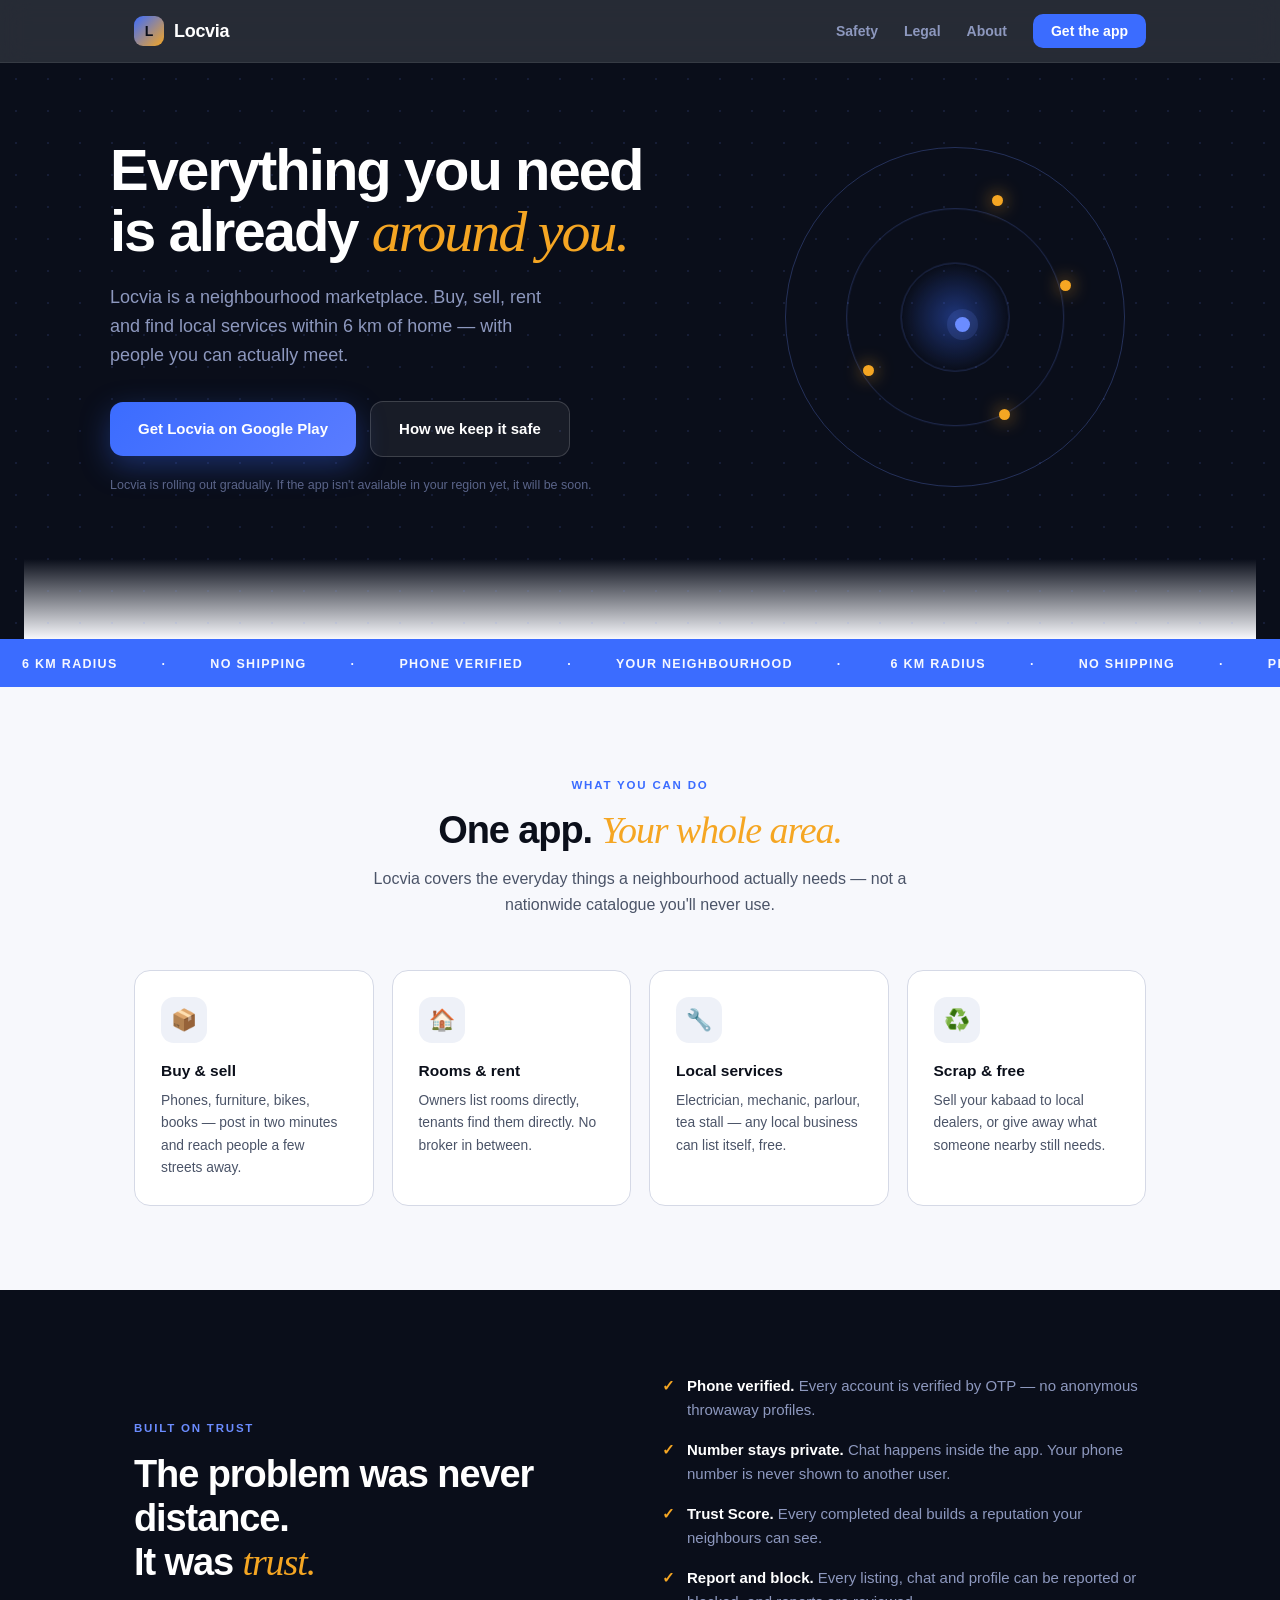
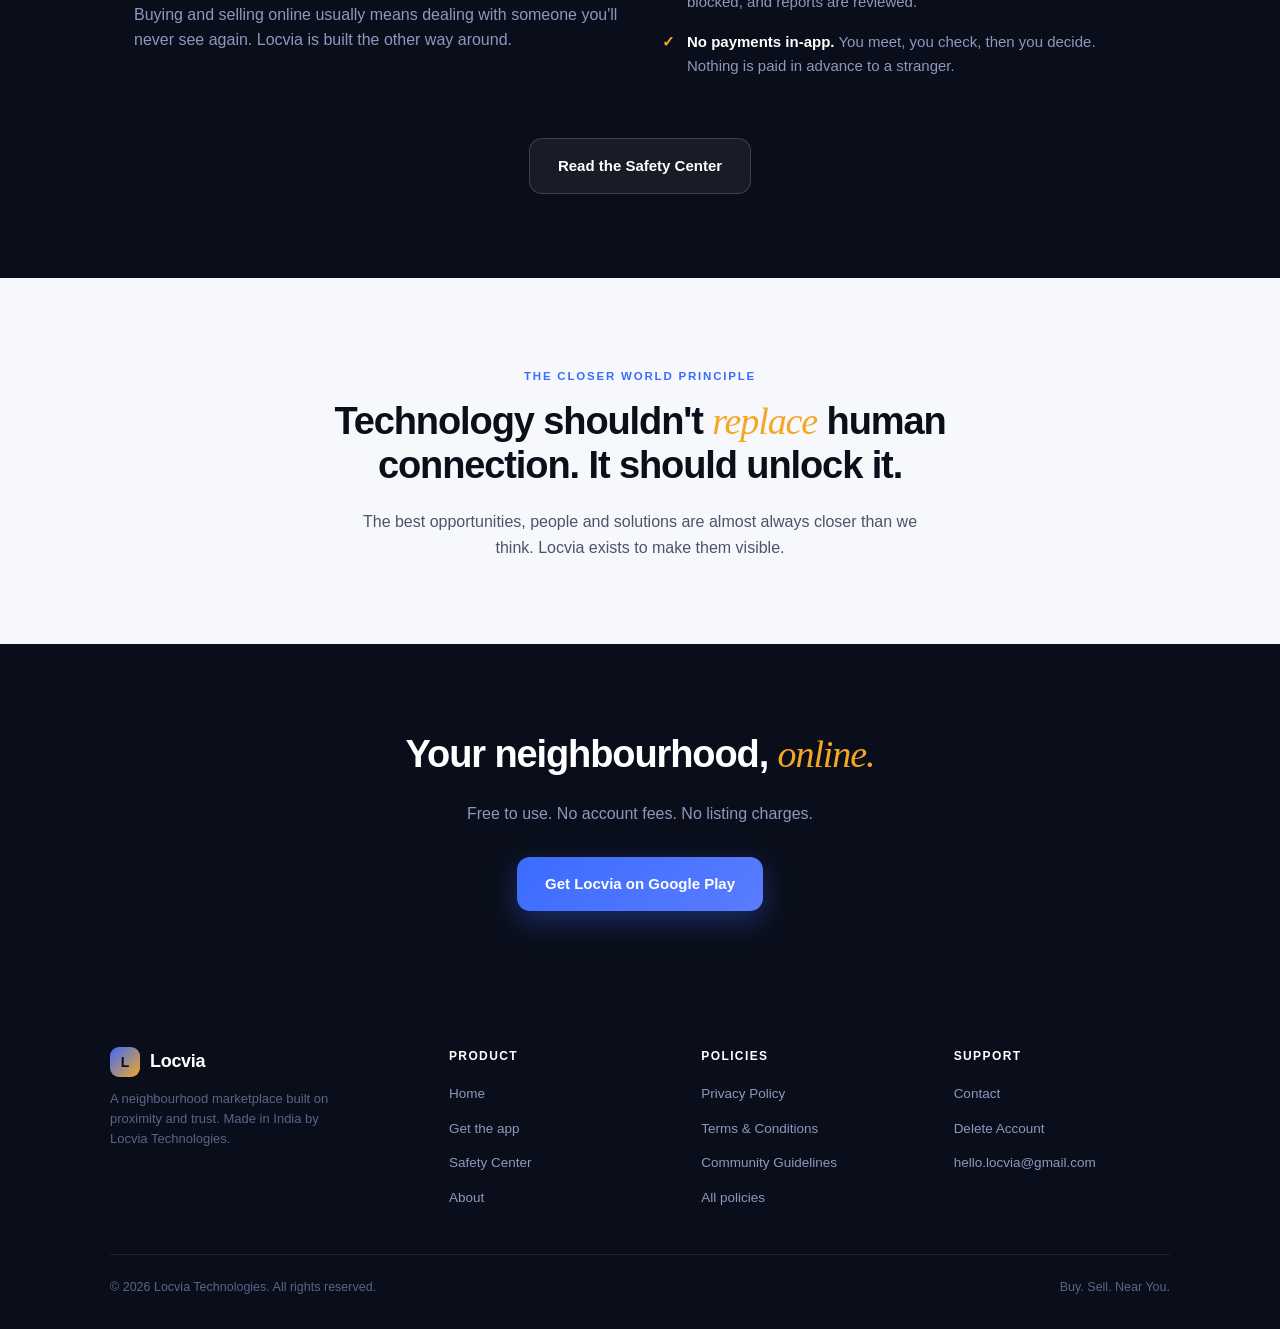
==== commit ba83eb7a: "Replace hero-phone with hero-radar section Replaced hero-phone section with hero-radar and added rad" ====
--- a/index.html
+++ b/index.html
@@ -33,10 +33,38 @@
   .hero p.lead { color: var(--mist-400); font-size: clamp(15px,1.6vw,18px); max-width: 460px; margin-bottom: 32px; }
   .hero-actions { display: flex; gap: 14px; flex-wrap: wrap; align-items: center; }
   .hero-note { color: #5A6489; font-size: 12.5px; margin-top: 18px; }
-  .hero-phone { display: flex; justify-content: center; }
+  .hero-radar { display: flex; justify-content: center; }
+  .radar { position: relative; width: min(38vh, 340px); aspect-ratio: 1; }
+  .rg { position:absolute; top:50%; left:50%; transform:translate(-50%,-50%);
+        border-radius:50%; border:1.5px solid rgba(107,140,255,.28); opacity:0;
+        animation: rin 1.4s cubic-bezier(.16,1,.3,1) forwards; }
+  .g1{width:100%;height:100%;animation-delay:1.5s}
+  .g2{width:64%;height:64%;animation-delay:.95s}
+  .g3{width:32%;height:32%;animation-delay:.4s}
+  @keyframes rin { from{opacity:0;transform:translate(-50%,-50%) scale(.55)}
+                   to{opacity:1;transform:translate(-50%,-50%) scale(1)} }
+  .pls { position:absolute; top:50%; left:50%; width:32%; height:32%;
+         transform:translate(-50%,-50%); border-radius:50%;
+         background:radial-gradient(circle, rgba(59,108,255,.42), transparent 70%);
+         animation: plz 3.4s ease-out 1.7s infinite; }
+  @keyframes plz { 0%{transform:translate(-50%,-50%) scale(.35);opacity:.9}
+                   100%{transform:translate(-50%,-50%) scale(2.8);opacity:0} }
+  .cr { position:absolute; top:50%; left:50%; width:15px; height:15px;
+        transform:translate(-50%,-50%); border-radius:50%; background:var(--indigo-400);
+        box-shadow:0 0 0 8px rgba(107,140,255,.15); opacity:0;
+        animation: zin 1s ease .2s forwards; }
+  .pin { position:absolute; width:11px; height:11px; border-radius:50%;
+         background:var(--marigold-500); box-shadow:0 0 18px rgba(245,166,35,.85);
+         opacity:0; animation: zin .7s cubic-bezier(.16,1,.3,1) forwards; }
+  @keyframes zin { from{opacity:0;transform:scale(0)} to{opacity:1;transform:scale(1)} }
+  .n1{top:14%;left:61%;animation-delay:2.4s} .n2{top:64%;left:23%;animation-delay:2.9s}
+  .n3{top:39%;left:81%;animation-delay:3.4s} .n4{top:77%;left:63%;animation-delay:3.9s}
+  @media (prefers-reduced-motion: reduce) {
+    .rg,.cr,.pin { animation: none; opacity: 1; }
+    .pls { animation: none; }
+  }
   .hero-fade { height: 80px; background: linear-gradient(var(--navy-950), var(--cloud-50)); margin-top: 64px; }
 
-  .shots { display: grid; grid-template-columns: repeat(3,1fr); gap: 28px; justify-items: center; }
   .trust-split { display: grid; grid-template-columns: 1fr 1fr; gap: 44px; align-items: center; }
   .trust-list { list-style: none; }
   .trust-list li {
@@ -56,8 +84,8 @@
 
   @media (max-width: 860px) {
     .hero-inner { grid-template-columns: 1fr; }
-    .hero-phone { order: -1; margin-bottom: 8px; }
-    .shots { grid-template-columns: 1fr; gap: 40px; }
+    .hero-radar { order: -1; margin-bottom: 12px; }
+    .radar { width: min(34vw, 240px); }
     .trust-split { grid-template-columns: 1fr; gap: 30px; }
   }
 </style>
@@ -87,8 +115,12 @@
       <!-- REMOVE ON PUBLIC LAUNCH -->
       <p class="hero-note">Locvia is rolling out gradually. If the app isn't available in your region yet, it will be soon.</p>
     </div>
-    <div class="hero-phone">
-      <div class="phone"><div class="phone-screen"><img src="screenshots/home.jpg" alt="Locvia home feed showing nearby listings" width="560" height="1184" loading="eager"></div></div>
+    <div class="hero-radar">
+      <div class="radar">
+        <div class="rg g1"></div><div class="rg g2"></div><div class="rg g3"></div>
+        <div class="pls"></div><div class="cr"></div>
+        <div class="pin n1"></div><div class="pin n2"></div><div class="pin n3"></div><div class="pin n4"></div>
+      </div>
     </div>
   </div>
   <div class="hero-fade"></div>
@@ -127,27 +159,6 @@
       <div class="feature-icon" aria-hidden="true">♻️</div>
       <h4>Scrap &amp; free</h4>
       <p>Sell your kabaad to local dealers, or give away what someone nearby still needs.</p>
-    </div>
-  </div>
-</section>
-
-<section class="section" style="padding-top:0;">
-  <div class="section-head">
-    <span class="eyebrow">Inside the app</span>
-    <h2>Built to be <em>simple.</em></h2>
-  </div>
-  <div class="shots">
-    <div>
-      <div class="phone phone-light"><div class="phone-screen"><img src="screenshots/home.jpg" alt="Nearby listings feed filtered to a 6 km radius" width="560" height="1184" loading="lazy"></div></div>
-      <p class="phone-cap" style="color:var(--ink-600);">Only what's near you</p>
-    </div>
-    <div>
-      <div class="phone phone-light"><div class="phone-screen"><img src="screenshots/sell.jpg" alt="Posting a listing with photos and a category" width="560" height="1184" loading="lazy"></div></div>
-      <p class="phone-cap" style="color:var(--ink-600);">Post in two minutes</p>
-    </div>
-    <div>
-      <div class="phone phone-light"><div class="phone-screen"><img src="screenshots/profile.jpg" alt="Profile screen showing Trust Score and listings" width="560" height="1184" loading="lazy"></div></div>
-      <p class="phone-cap" style="color:var(--ink-600);">A reputation you build</p>
     </div>
   </div>
 </section>
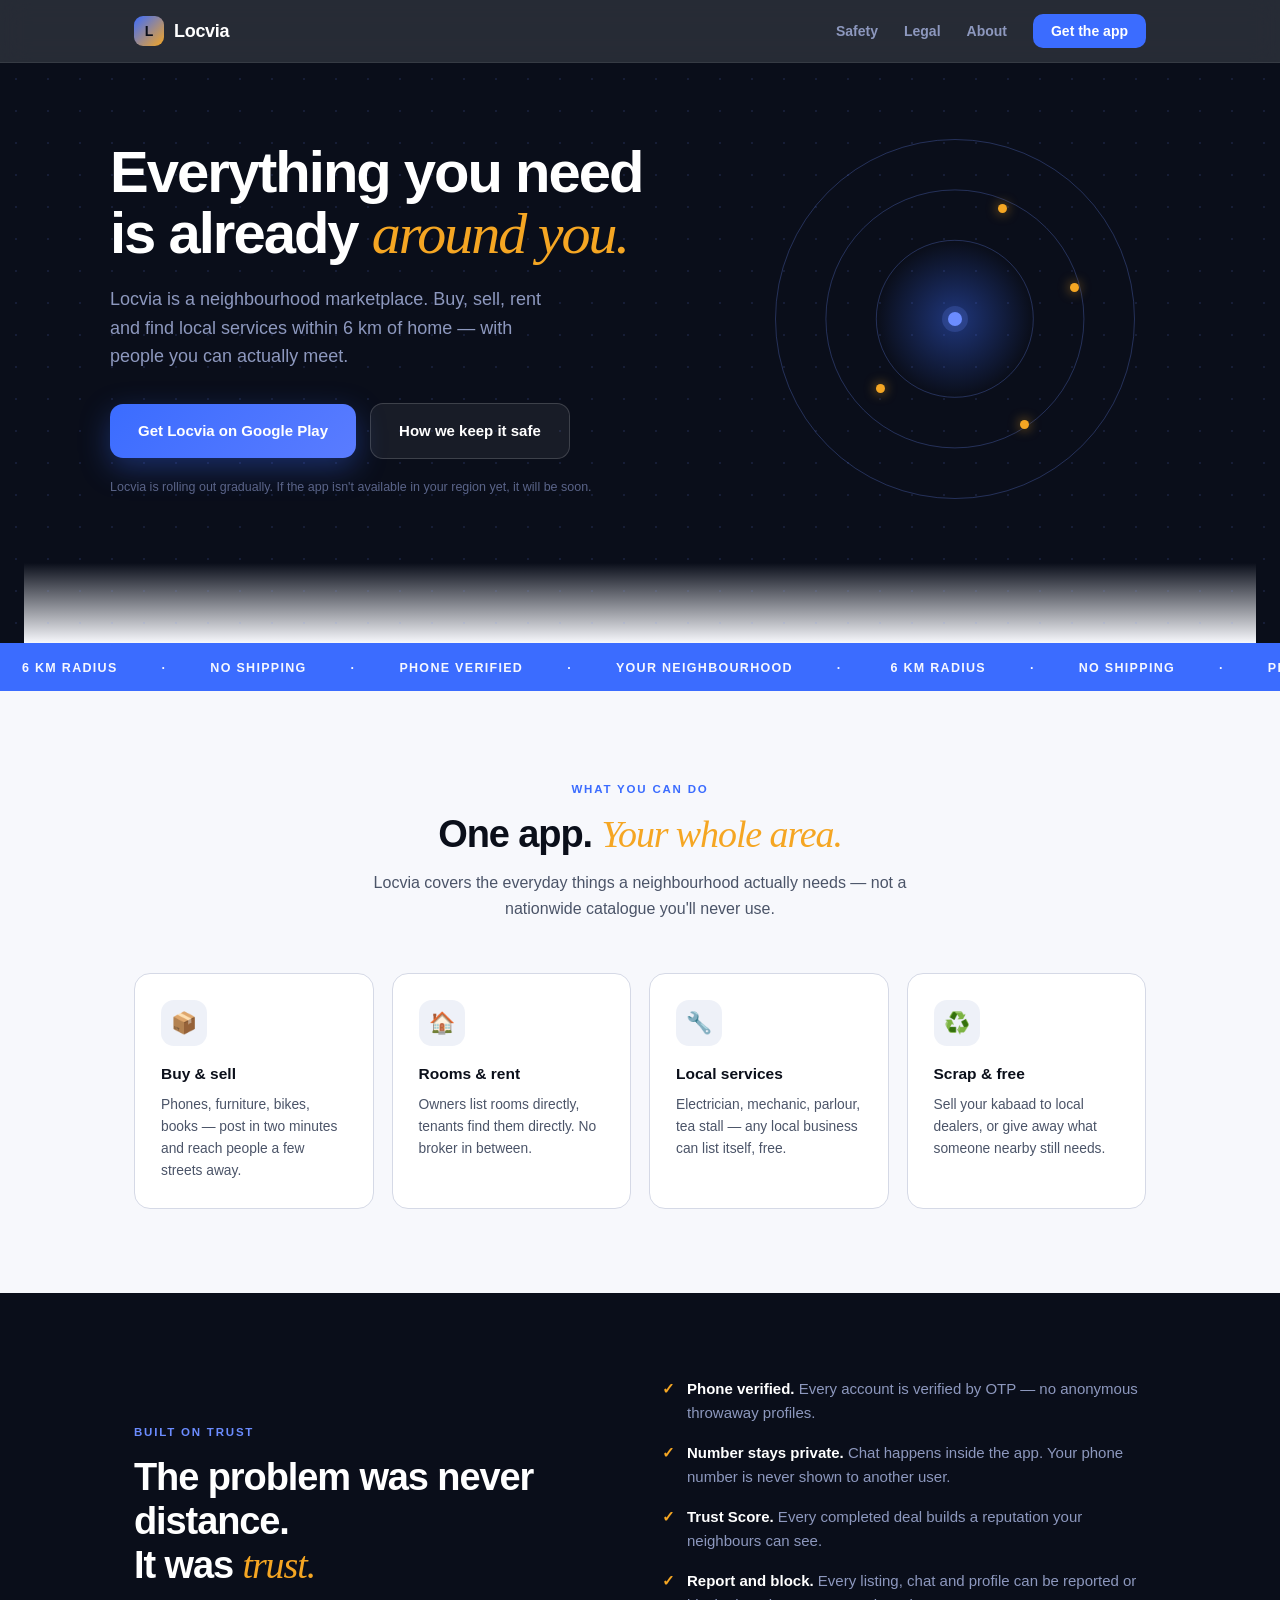
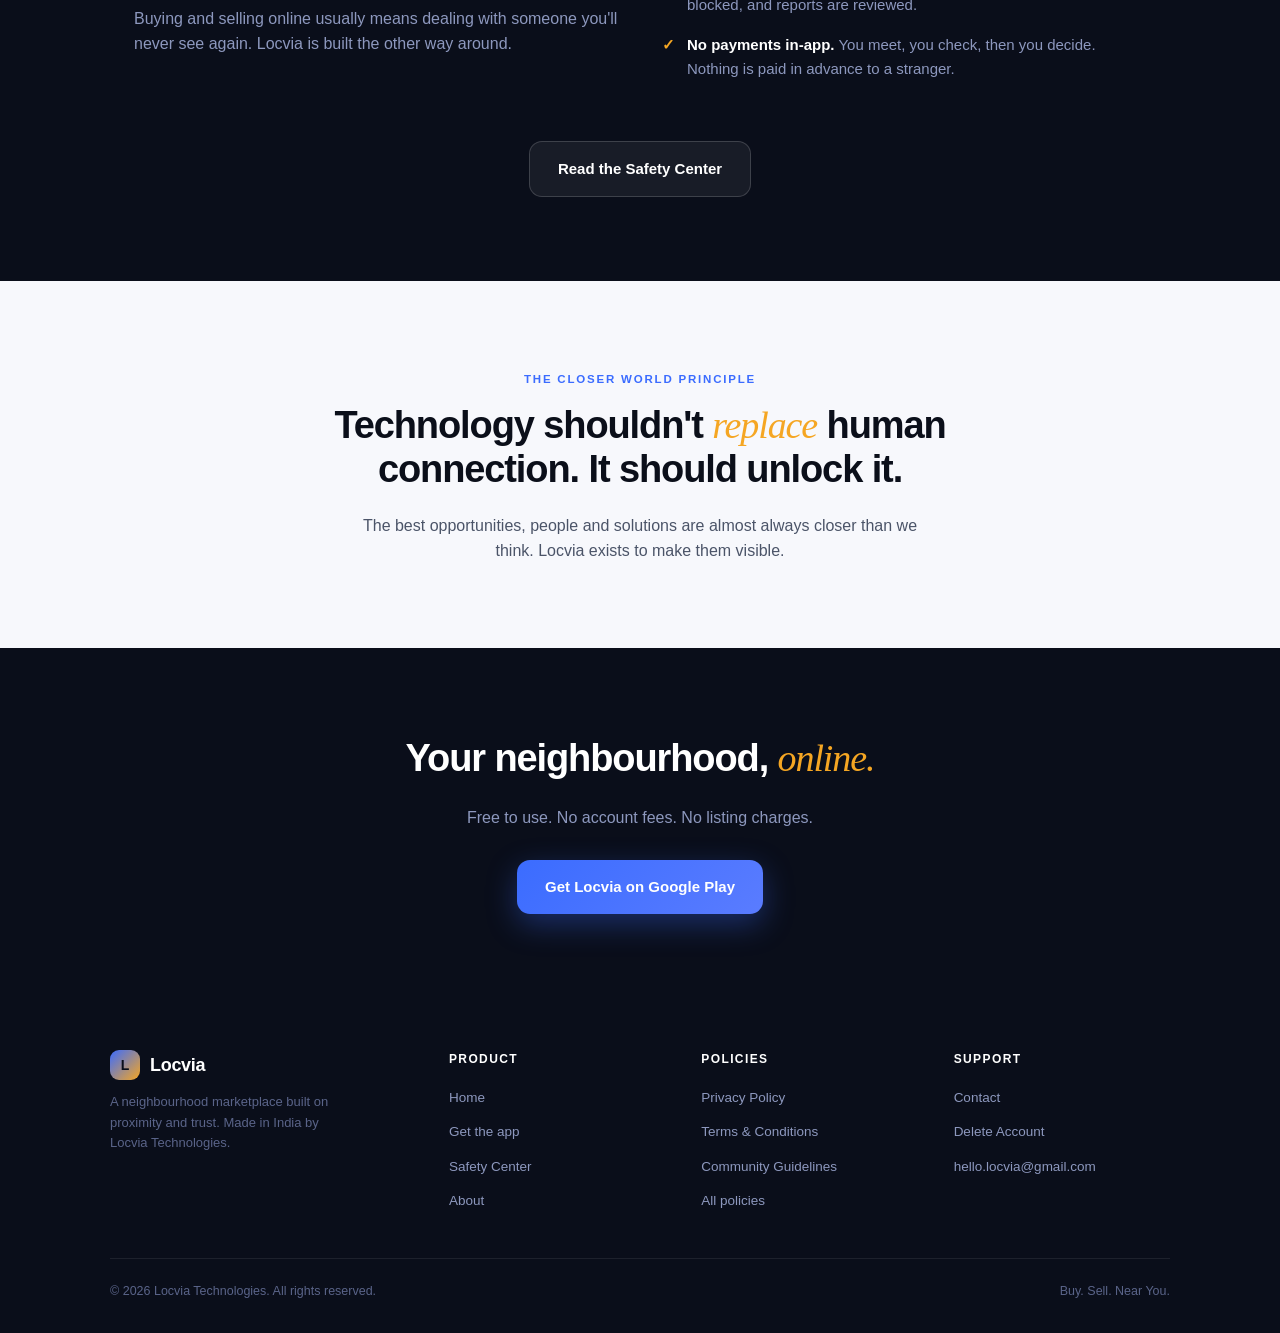
==== commit d49b81b2: "Adjust radar dimensions and animation properties" ====
--- a/index.html
+++ b/index.html
@@ -34,35 +34,25 @@
   .hero-actions { display: flex; gap: 14px; flex-wrap: wrap; align-items: center; }
   .hero-note { color: #5A6489; font-size: 12.5px; margin-top: 18px; }
   .hero-radar { display: flex; justify-content: center; }
-  .radar { position: relative; width: min(38vh, 340px); aspect-ratio: 1; }
+  .radar { position: relative; width: min(40vh, 380px); aspect-ratio: 1; }
   .rg { position:absolute; top:50%; left:50%; transform:translate(-50%,-50%);
-        border-radius:50%; border:1.5px solid rgba(107,140,255,.28); opacity:0;
-        animation: rin 1.4s cubic-bezier(.16,1,.3,1) forwards; }
-  .g1{width:100%;height:100%;animation-delay:1.5s}
-  .g2{width:64%;height:64%;animation-delay:.95s}
-  .g3{width:32%;height:32%;animation-delay:.4s}
-  @keyframes rin { from{opacity:0;transform:translate(-50%,-50%) scale(.55)}
-                   to{opacity:1;transform:translate(-50%,-50%) scale(1)} }
-  .pls { position:absolute; top:50%; left:50%; width:32%; height:32%;
+        border-radius:50%; border:1.5px solid rgba(107,140,255,.28); }
+  .g1{width:100%;height:100%}
+  .g2{width:72%;height:72%}
+  .g3{width:44%;height:44%}
+  .pls { position:absolute; top:50%; left:50%; width:44%; height:44%;
          transform:translate(-50%,-50%); border-radius:50%;
          background:radial-gradient(circle, rgba(59,108,255,.42), transparent 70%);
-         animation: plz 3.4s ease-out 1.7s infinite; }
-  @keyframes plz { 0%{transform:translate(-50%,-50%) scale(.35);opacity:.9}
-                   100%{transform:translate(-50%,-50%) scale(2.8);opacity:0} }
-  .cr { position:absolute; top:50%; left:50%; width:15px; height:15px;
+         animation: plz 2.8s ease-out infinite; }
+  @keyframes plz { 0%{transform:translate(-50%,-50%) scale(.3);opacity:.8}
+                   100%{transform:translate(-50%,-50%) scale(2.3);opacity:0} }
+  .cr { position:absolute; top:50%; left:50%; width:14px; height:14px;
         transform:translate(-50%,-50%); border-radius:50%; background:var(--indigo-400);
-        box-shadow:0 0 0 8px rgba(107,140,255,.15); opacity:0;
-        animation: zin 1s ease .2s forwards; }
-  .pin { position:absolute; width:11px; height:11px; border-radius:50%;
-         background:var(--marigold-500); box-shadow:0 0 18px rgba(245,166,35,.85);
-         opacity:0; animation: zin .7s cubic-bezier(.16,1,.3,1) forwards; }
-  @keyframes zin { from{opacity:0;transform:scale(0)} to{opacity:1;transform:scale(1)} }
-  .n1{top:14%;left:61%;animation-delay:2.4s} .n2{top:64%;left:23%;animation-delay:2.9s}
-  .n3{top:39%;left:81%;animation-delay:3.4s} .n4{top:77%;left:63%;animation-delay:3.9s}
-  @media (prefers-reduced-motion: reduce) {
-    .rg,.cr,.pin { animation: none; opacity: 1; }
-    .pls { animation: none; }
-  }
+        box-shadow:0 0 0 6px rgba(107,140,255,.2); }
+  .pin { position:absolute; width:9px; height:9px; border-radius:50%;
+         background:var(--marigold-500); box-shadow:0 0 12px rgba(245,166,35,.7); }
+  .n1{top:18%;left:62%} .n2{top:68%;left:28%} .n3{top:40%;left:82%} .n4{top:78%;left:68%}
+  @media (prefers-reduced-motion: reduce) { .pls { animation: none; } }
   .hero-fade { height: 80px; background: linear-gradient(var(--navy-950), var(--cloud-50)); margin-top: 64px; }
 
   .trust-split { display: grid; grid-template-columns: 1fr 1fr; gap: 44px; align-items: center; }
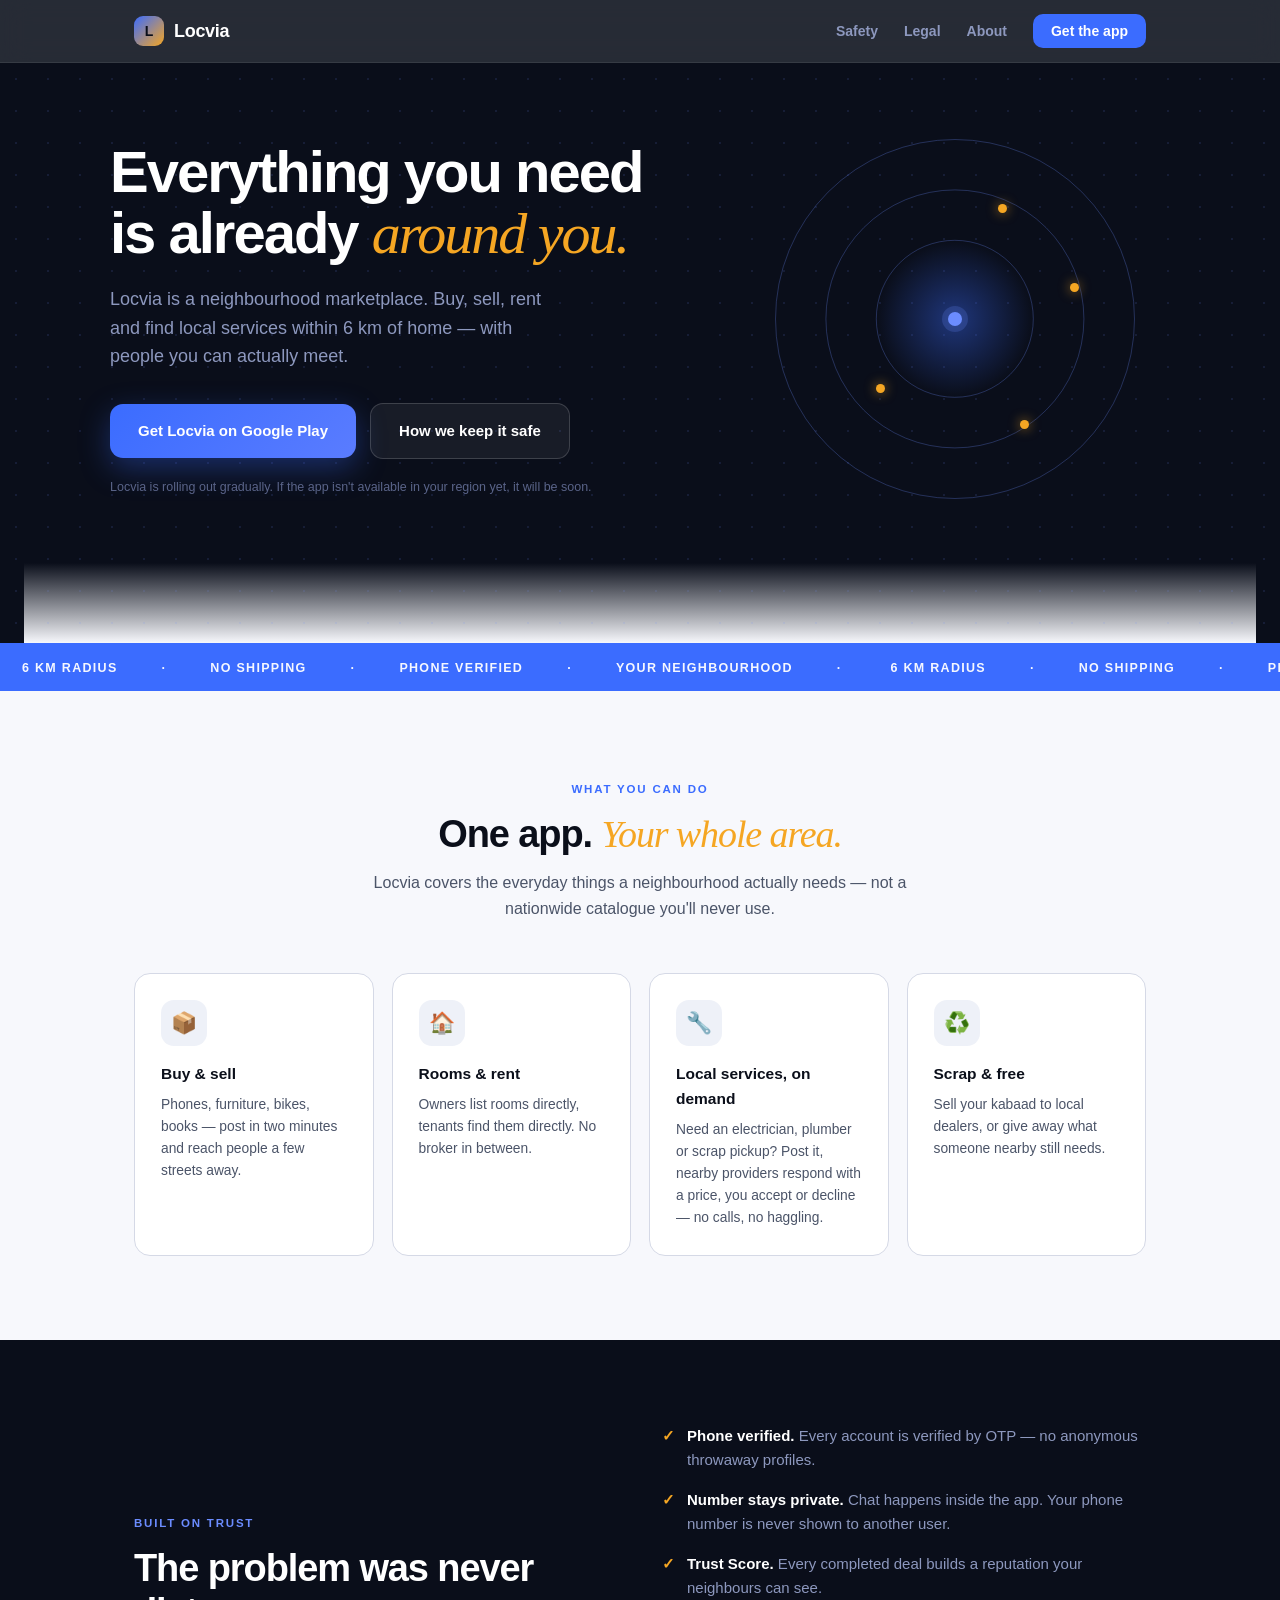
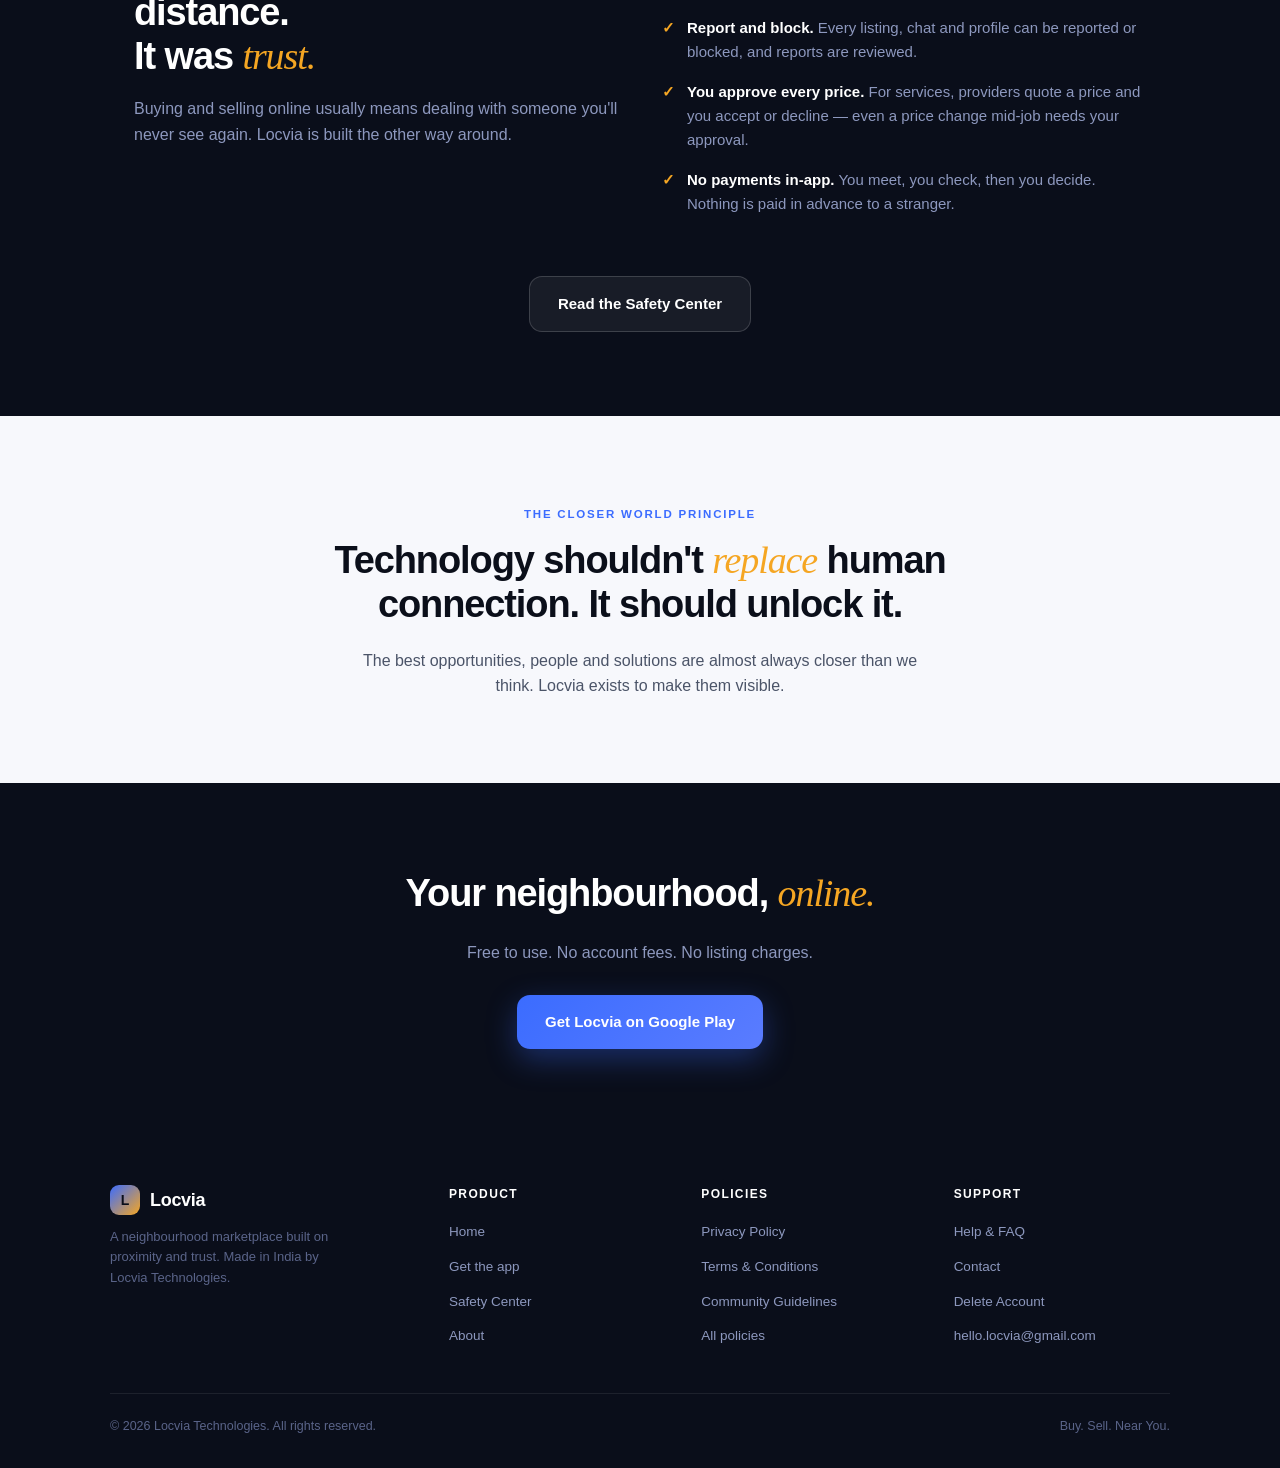
==== commit e517ac21: "Revise local services text and add Help link Updated the local services description to clarify on-de" ====
--- a/index.html
+++ b/index.html
@@ -142,8 +142,8 @@
     </div>
     <div class="card">
       <div class="feature-icon" aria-hidden="true">🔧</div>
-      <h4>Local services</h4>
-      <p>Electrician, mechanic, parlour, tea stall — any local business can list itself, free.</p>
+      <h4>Local services, on demand</h4>
+      <p>Need an electrician, plumber or scrap pickup? Post it, nearby providers respond with a price, you accept or decline — no calls, no haggling.</p>
     </div>
     <div class="card">
       <div class="feature-icon" aria-hidden="true">♻️</div>
@@ -166,6 +166,7 @@
         <li><span class="chk" aria-hidden="true">✓</span><span><strong>Number stays private.</strong> Chat happens inside the app. Your phone number is never shown to another user.</span></li>
         <li><span class="chk" aria-hidden="true">✓</span><span><strong>Trust Score.</strong> Every completed deal builds a reputation your neighbours can see.</span></li>
         <li><span class="chk" aria-hidden="true">✓</span><span><strong>Report and block.</strong> Every listing, chat and profile can be reported or blocked, and reports are reviewed.</span></li>
+        <li><span class="chk" aria-hidden="true">✓</span><span><strong>You approve every price.</strong> For services, providers quote a price and you accept or decline — even a price change mid-job needs your approval.</span></li>
         <li><span class="chk" aria-hidden="true">✓</span><span><strong>No payments in-app.</strong> You meet, you check, then you decide. Nothing is paid in advance to a stranger.</span></li>
       </ul>
     </div>
@@ -214,6 +215,7 @@
       <div class="footer-col">
         <h5>Support</h5>
         <ul>
+          <li><a href="help.html">Help &amp; FAQ</a></li>
           <li><a href="contact.html">Contact</a></li>
           <li><a href="delete-account.html">Delete Account</a></li>
           <li><a href="mailto:hello.locvia@gmail.com">hello.locvia@gmail.com</a></li>
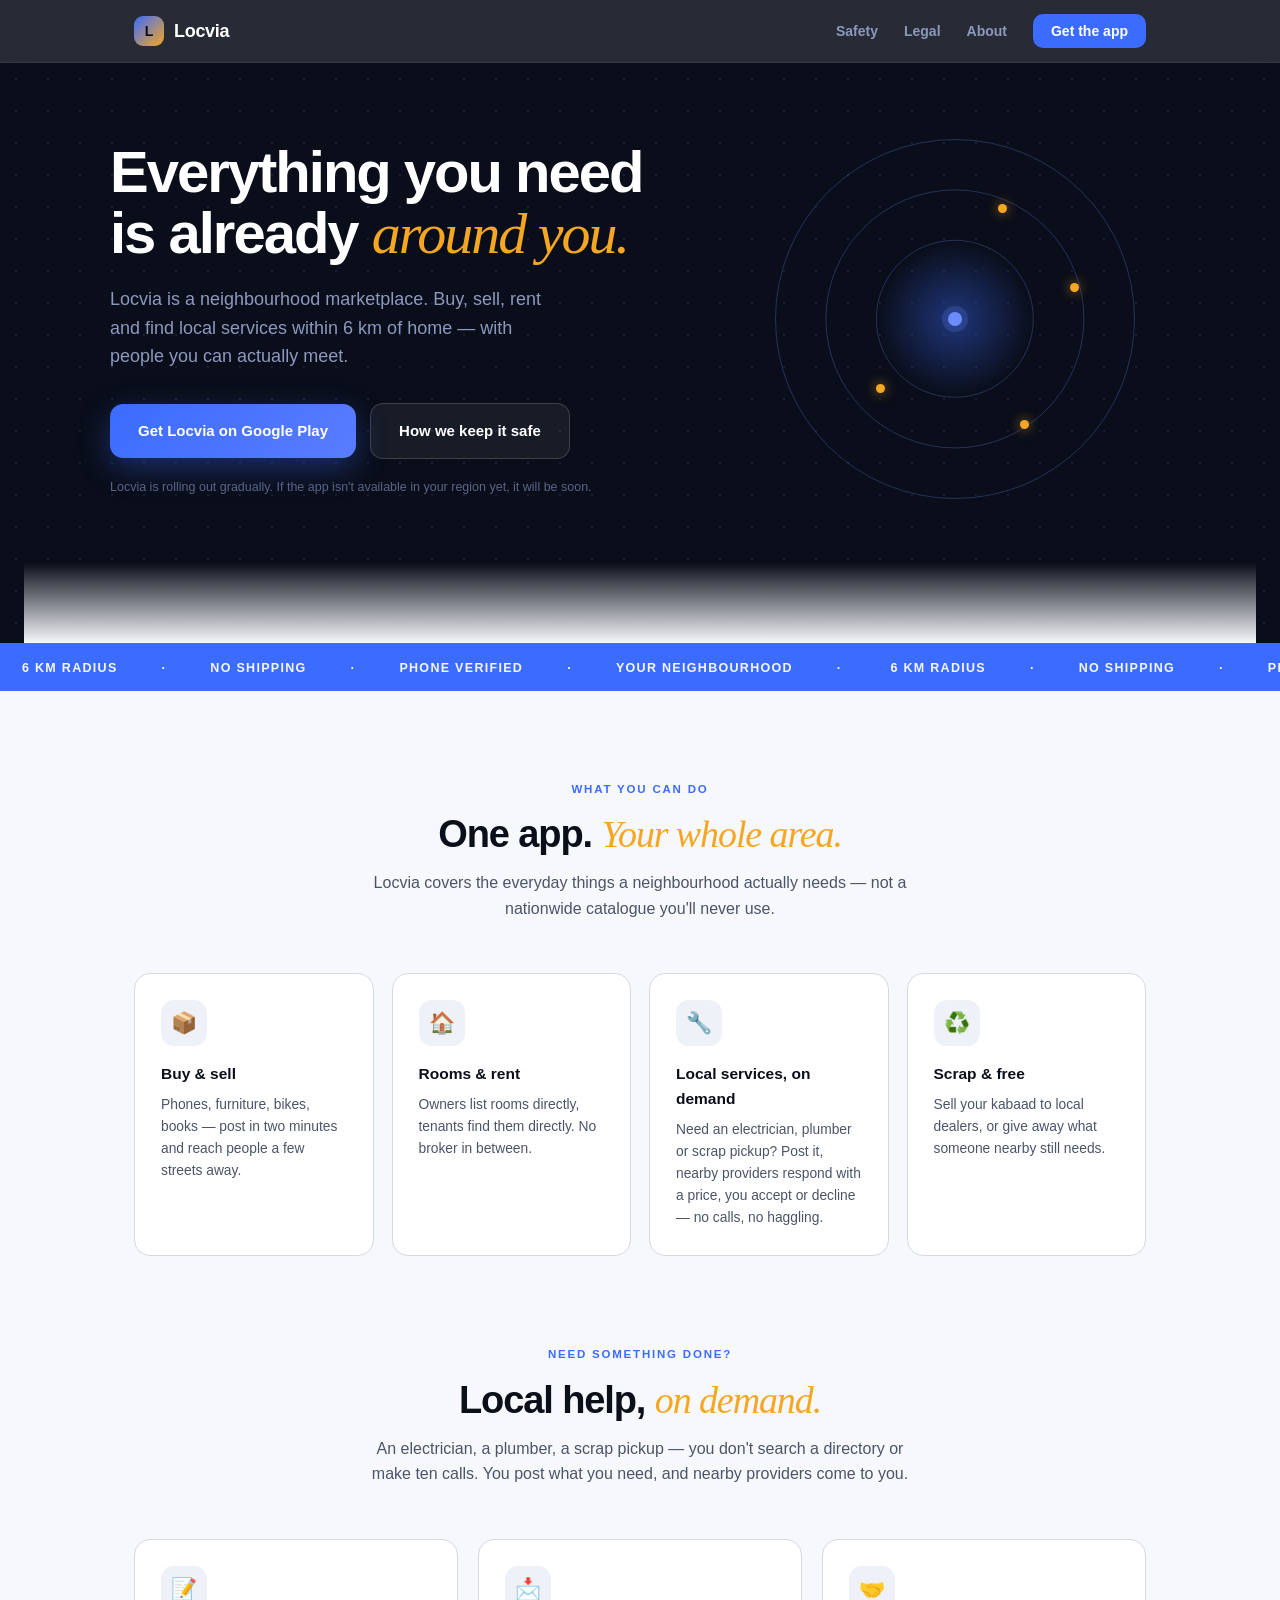
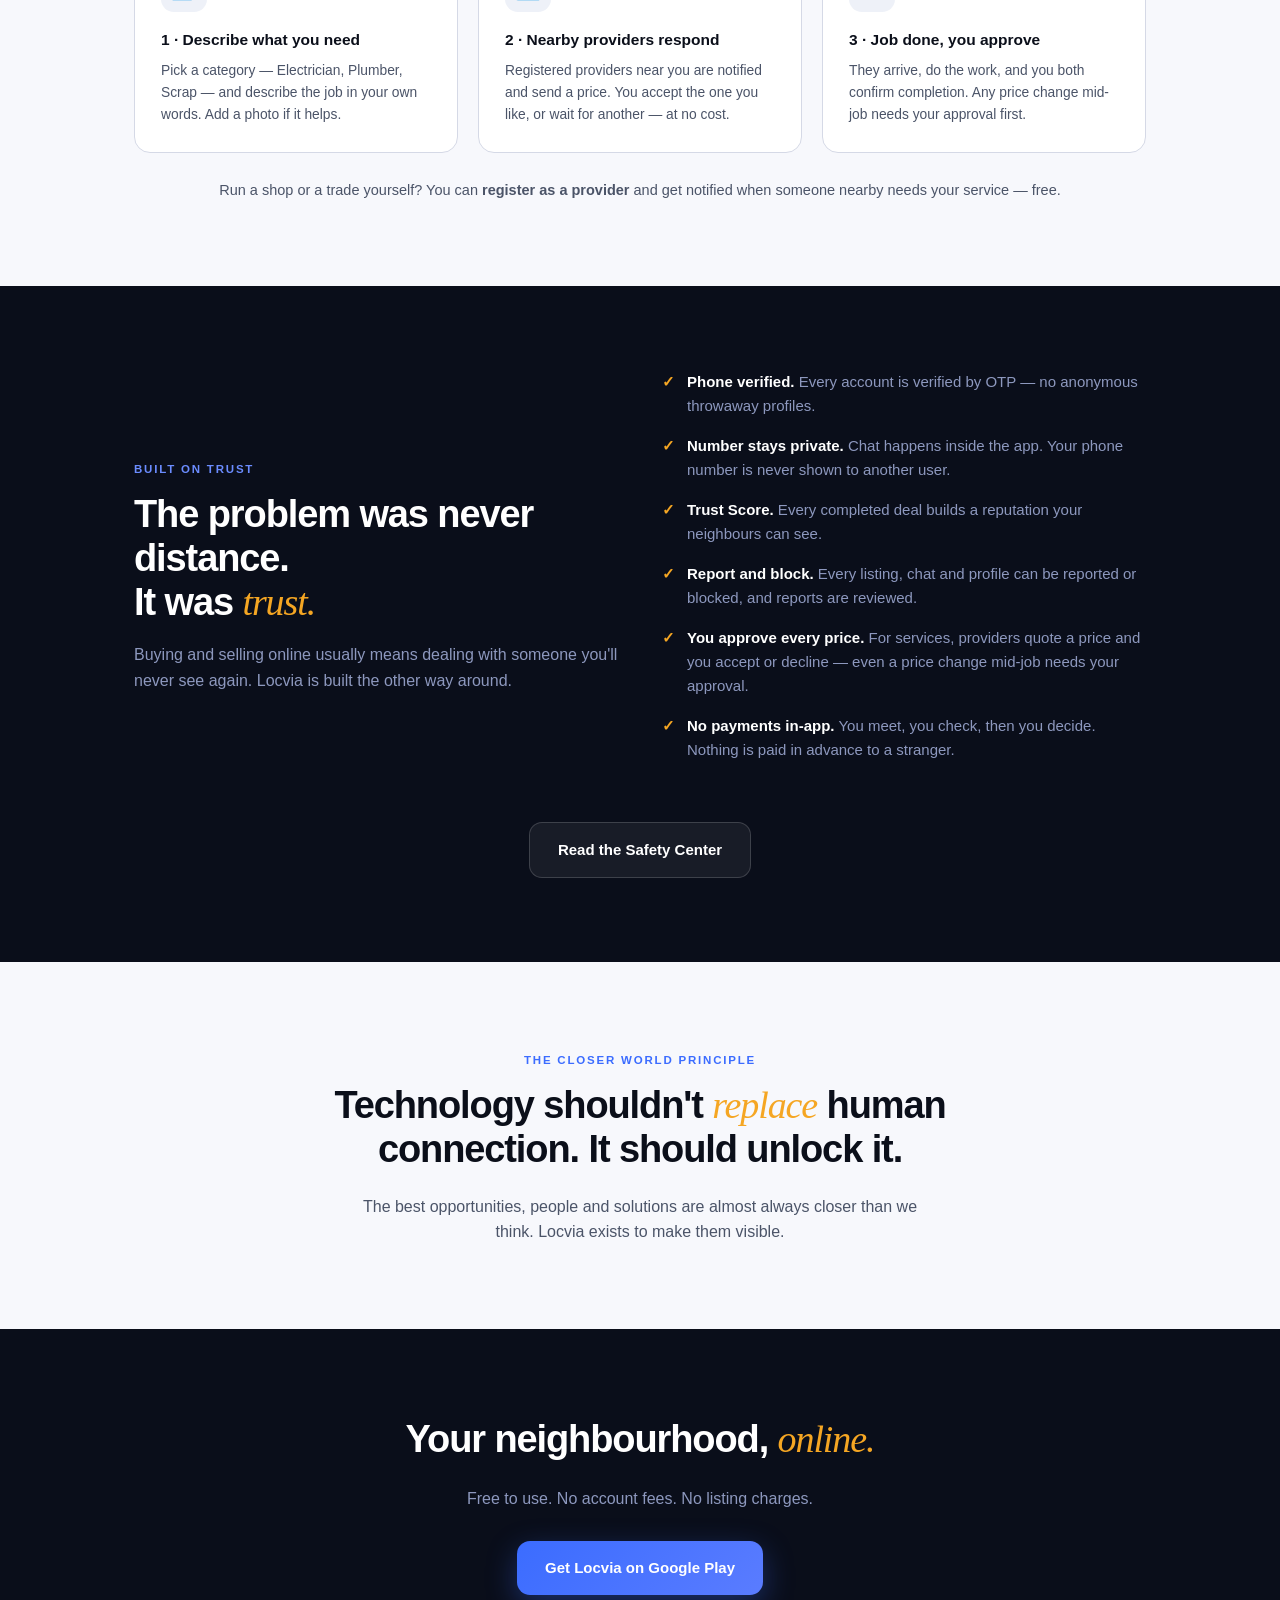
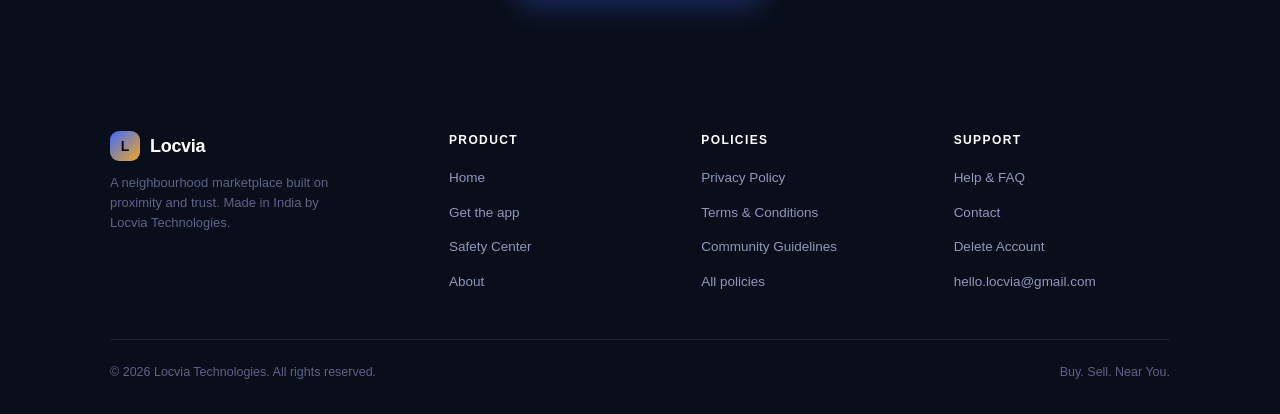
==== commit d083959c: "Add new section for local service requests" ====
--- a/index.html
+++ b/index.html
@@ -153,6 +153,34 @@
   </div>
 </section>
 
+<section class="section" style="padding-top:0;">
+  <div class="section-head">
+    <span class="eyebrow">Need something done?</span>
+    <h2>Local help, <em>on demand.</em></h2>
+    <p>An electrician, a plumber, a scrap pickup — you don't search a directory or make ten calls. You post what you need, and nearby providers come to you.</p>
+  </div>
+  <div class="grid-3">
+    <div class="card">
+      <div class="feature-icon" aria-hidden="true">📝</div>
+      <h4>1 · Describe what you need</h4>
+      <p>Pick a category — Electrician, Plumber, Scrap — and describe the job in your own words. Add a photo if it helps.</p>
+    </div>
+    <div class="card">
+      <div class="feature-icon" aria-hidden="true">📩</div>
+      <h4>2 · Nearby providers respond</h4>
+      <p>Registered providers near you are notified and send a price. You accept the one you like, or wait for another — at no cost.</p>
+    </div>
+    <div class="card">
+      <div class="feature-icon" aria-hidden="true">🤝</div>
+      <h4>3 · Job done, you approve</h4>
+      <p>They arrive, do the work, and you both confirm completion. Any price change mid-job needs your approval first.</p>
+    </div>
+  </div>
+  <div style="text-align:center; margin-top:26px;">
+    <p style="color:var(--ink-600); font-size:14.5px;">Run a shop or a trade yourself? You can <strong>register as a provider</strong> and get notified when someone nearby needs your service — free.</p>
+  </div>
+</section>
+
 <section class="section-dark">
   <div class="section">
     <div class="trust-split">
--- a/style.css
+++ b/style.css
@@ -215,10 +215,10 @@
 
 .legal-section { display: flex; gap: 20px; margin-top: 40px; }
 .legal-num {
-  flex-shrink: 0; width: 42px; height: 42px; border-radius: 13px;
+  flex-shrink: 0; min-width: 42px; height: 42px; padding: 0 6px; border-radius: 13px;
   background: var(--cloud-100); color: var(--indigo-500);
   display: flex; align-items: center; justify-content: center;
-  font-weight: 800; font-size: 13.5px; border: 1px solid var(--ink-300);
+  font-weight: 800; font-size: 12.5px; border: 1px solid var(--ink-300); white-space: nowrap;
 }
 .legal-body { flex: 1; min-width: 0; }
 .legal-body h2 { font-size: 18.5px; font-weight: 700; margin-bottom: 11px; letter-spacing: -.3px; }
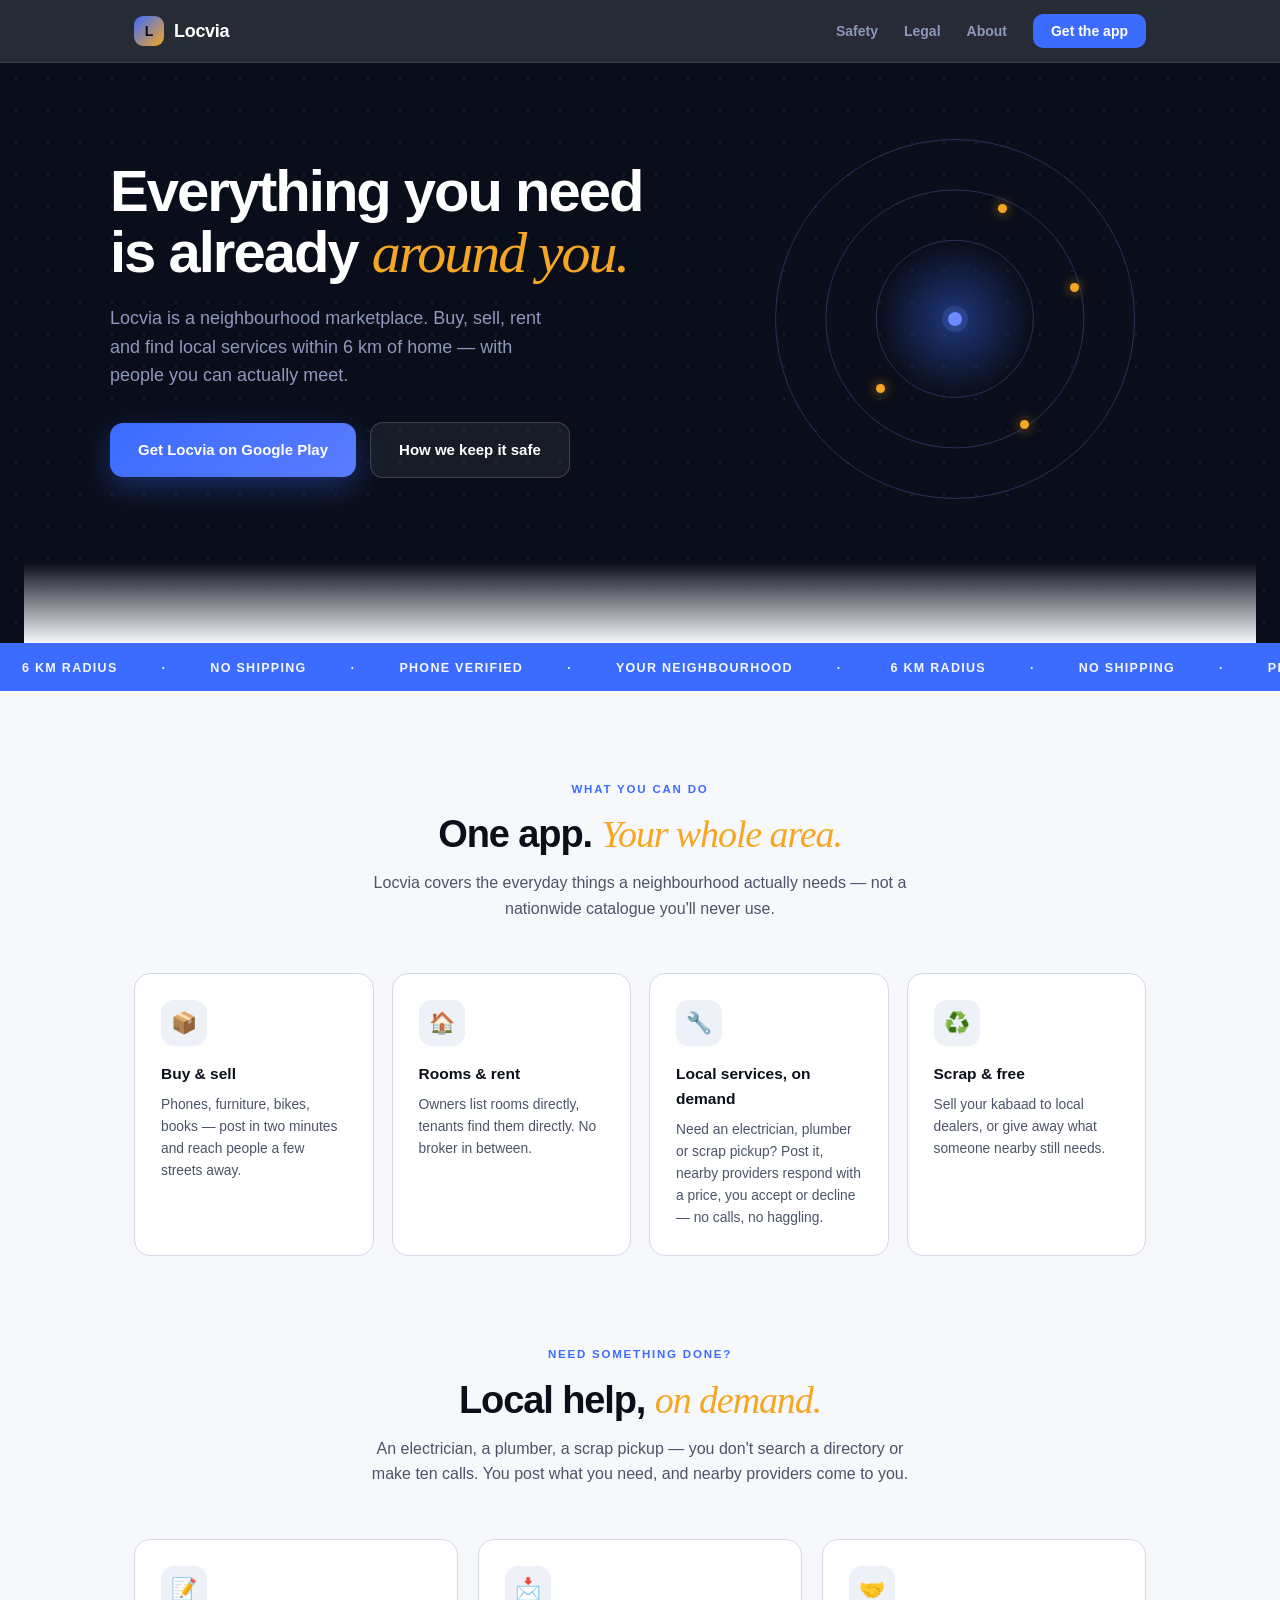
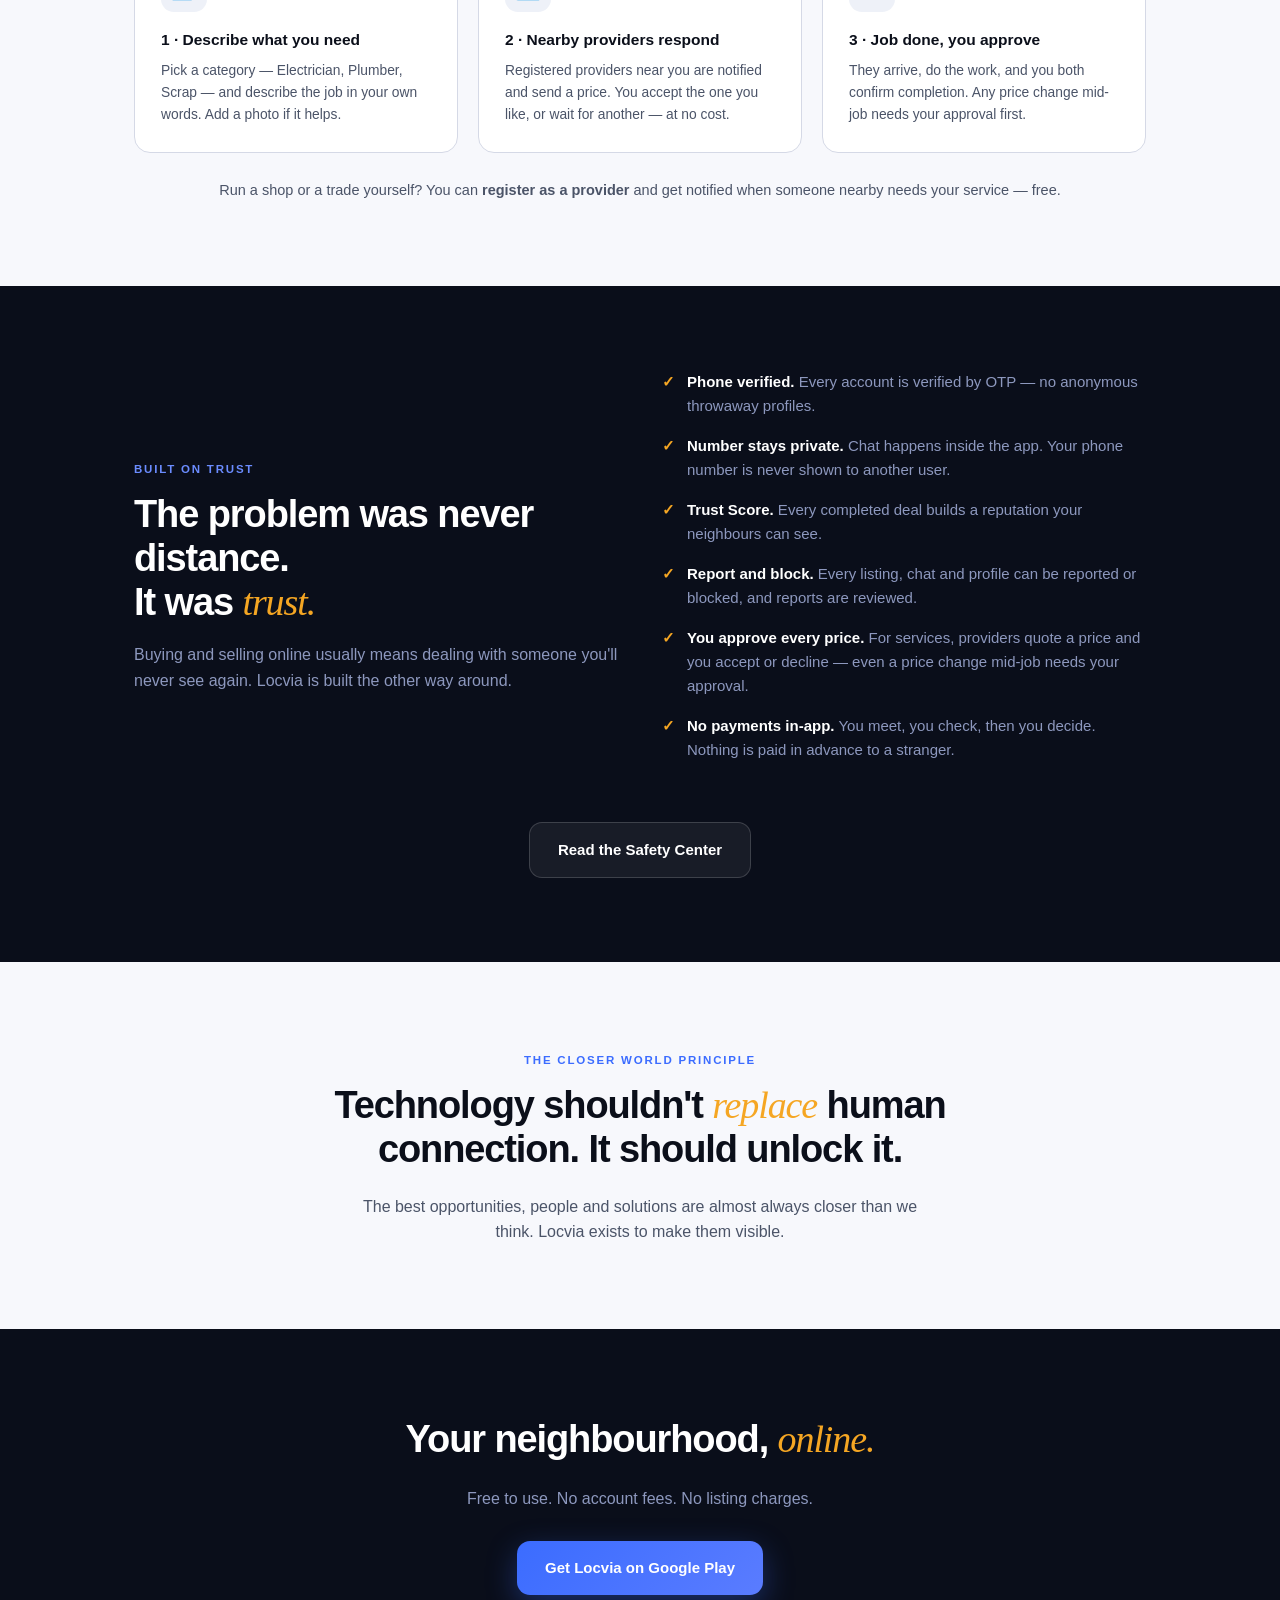
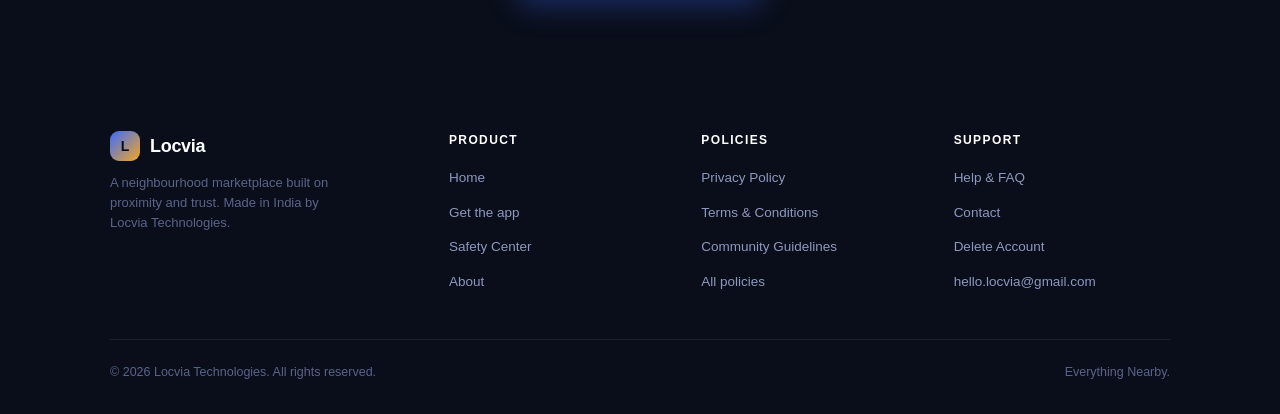
==== commit 8dcea4b4: "Update meta tags and footer text for branding" ====
--- a/index.html
+++ b/index.html
@@ -4,11 +4,11 @@
 <meta charset="UTF-8">
 <meta name="viewport" content="width=device-width, initial-scale=1.0">
 <meta name="description" content="Locvia is a neighbourhood marketplace for India. Buy, sell, rent and find local services within 6 km of home — with people you can actually meet.">
-<meta http-equiv="Content-Security-Policy" content="default-src 'self'; style-src 'self' 'unsafe-inline' https://fonts.googleapis.com; font-src https://fonts.gstatic.com; img-src 'self' data:; base-uri 'self'; form-action 'none'">
-<meta property="og:title" content="Locvia — Buy. Sell. Near You.">
+<meta http-equiv="Content-Security-Policy" content="default-src 'self'; style-src 'self' 'unsafe-inline' https://fonts.googleapis.com; font-src https://fonts.gstatic.com; img-src 'self' data:; base-uri 'self'; form-action 'none'; frame-ancestors 'none'">
+<meta property="og:title" content="Locvia — Everything Nearby">
 <meta property="og:description" content="Locvia is a neighbourhood marketplace for India. Buy, sell, rent and find local services within 6 km of home — with people you can actually meet.">
 <meta property="og:type" content="website">
-<title>Locvia — Buy. Sell. Near You.</title>
+<title>Locvia — Everything Nearby</title>
 <link rel="preconnect" href="https://fonts.googleapis.com">
 <link rel="preconnect" href="https://fonts.gstatic.com" crossorigin>
 <link href="https://fonts.googleapis.com/css2?family=Plus+Jakarta+Sans:wght@400;500;600;700;800&family=Fraunces:ital,opsz,wght@1,9..144,500&display=swap" rel="stylesheet">
@@ -79,6 +79,28 @@
     .trust-split { grid-template-columns: 1fr; gap: 30px; }
   }
 </style>
+<meta name="referrer" content="strict-origin-when-cross-origin">
+<link rel="canonical" href="https://locviahq.github.io/locvia-web/">
+<meta property="og:image" content="https://locviahq.github.io/locvia-web/og-image.png">
+<meta property="og:url" content="https://locviahq.github.io/locvia-web/">
+<meta property="og:site_name" content="Locvia">
+<meta name="twitter:card" content="summary_large_image">
+<meta name="twitter:image" content="https://locviahq.github.io/locvia-web/og-image.png">
+<script type="application/ld+json">
+{
+  "@context": "https://schema.org",
+  "@type": "Organization",
+  "name": "Locvia Technologies",
+  "url": "https://locviahq.github.io/locvia-web/",
+  "logo": "https://locviahq.github.io/locvia-web/favicon.png",
+  "description": "Locvia is a neighbourhood marketplace for India — buy, sell, rent and find local services within 6 km of home.",
+  "email": "hello.locvia@gmail.com",
+  "foundingLocation": {"@type": "Place", "address": {"@type": "PostalAddress", "addressRegion": "Rajasthan", "addressCountry": "IN"}}
+}
+</script>
+<script type="application/ld+json">
+{"@context":"https://schema.org","@type":"WebSite","name":"Locvia","url":"https://locviahq.github.io/locvia-web/"}
+</script>
 </head>
 <body>
 <nav class="navbar">
@@ -102,8 +124,6 @@
         <a href="https://play.google.com/store/apps/details?id=com.locvia.app" class="btn btn-primary" rel="noopener">Get Locvia on Google Play</a>
         <a href="safety.html" class="btn btn-ghost">How we keep it safe</a>
       </div>
-      <!-- REMOVE ON PUBLIC LAUNCH -->
-      <p class="hero-note">Locvia is rolling out gradually. If the app isn't available in your region yet, it will be soon.</p>
     </div>
     <div class="hero-radar">
       <div class="radar">
@@ -252,7 +272,7 @@
     </div>
     <div class="footer-bottom">
       <span>&copy; 2026 Locvia Technologies. All rights reserved.</span>
-      <span>Buy. Sell. Near You.</span>
+      <span>Everything Nearby.</span>
     </div>
   </div>
 </footer>
